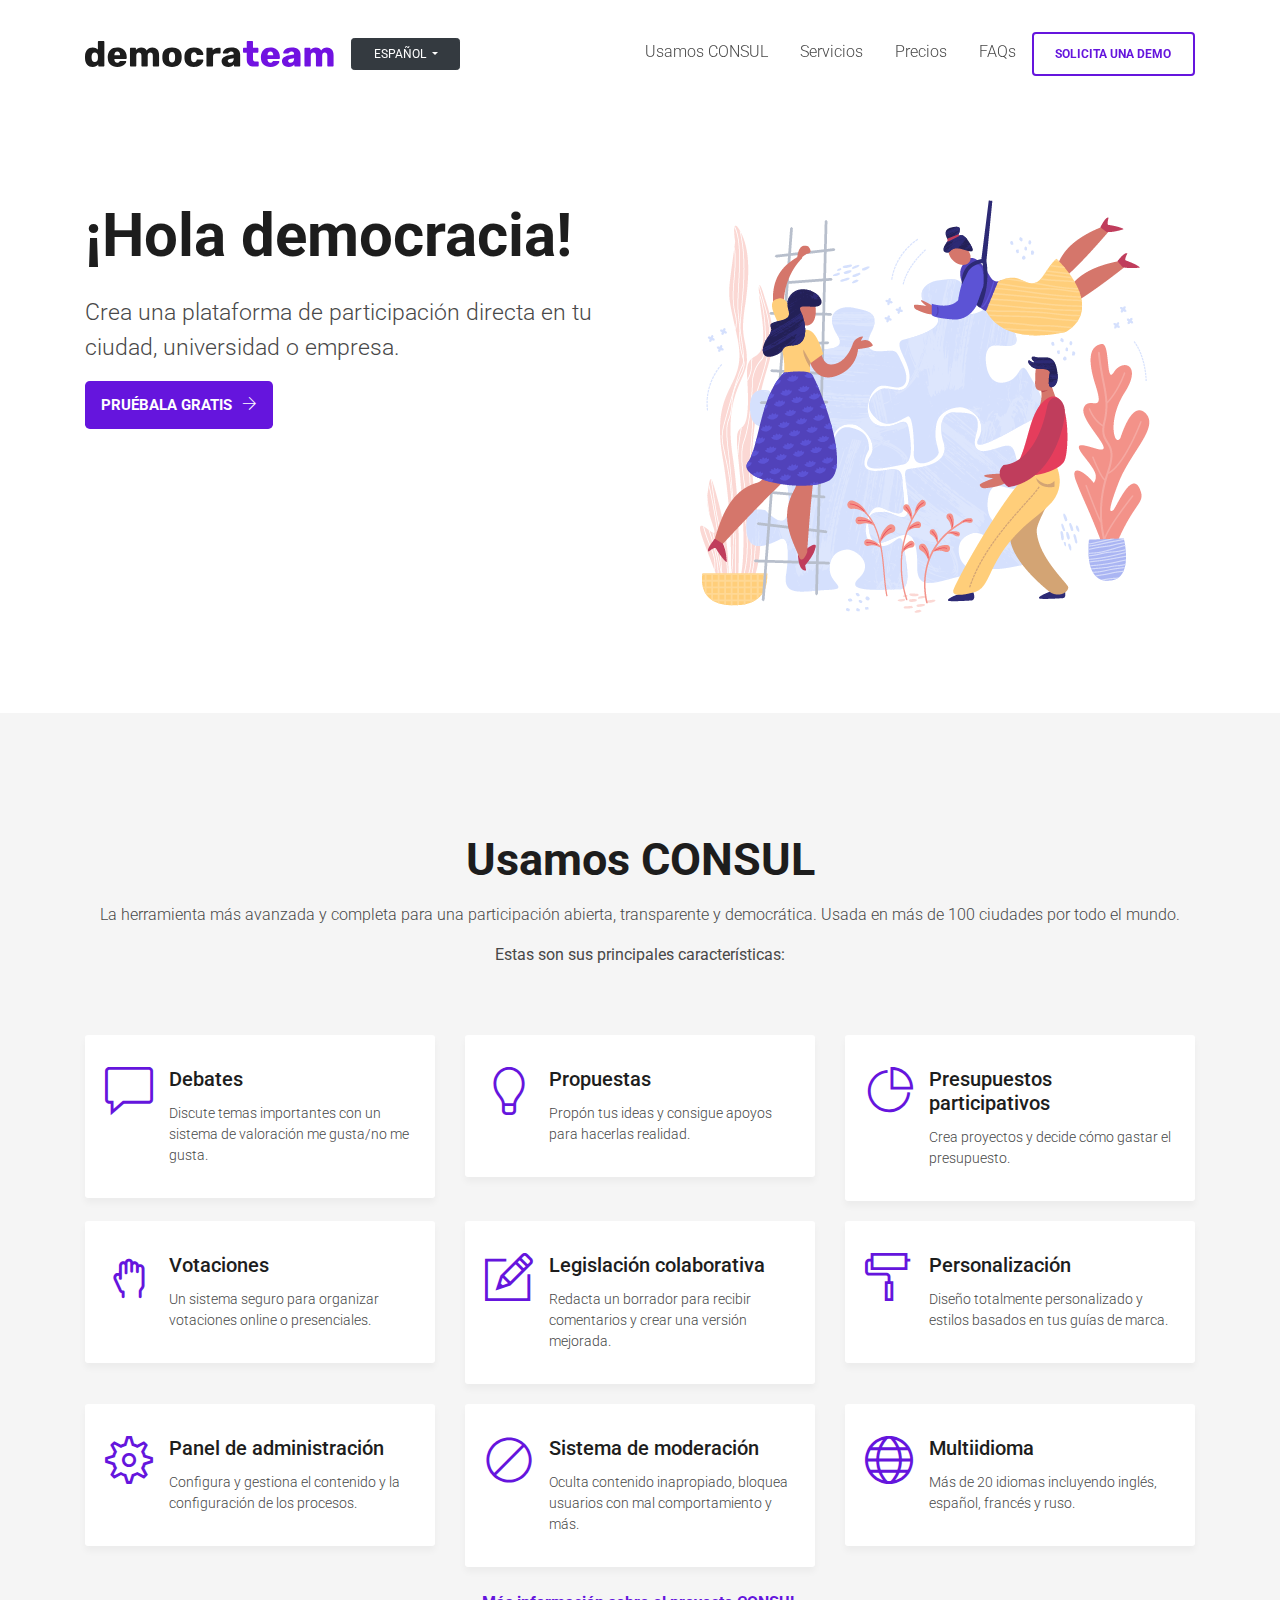
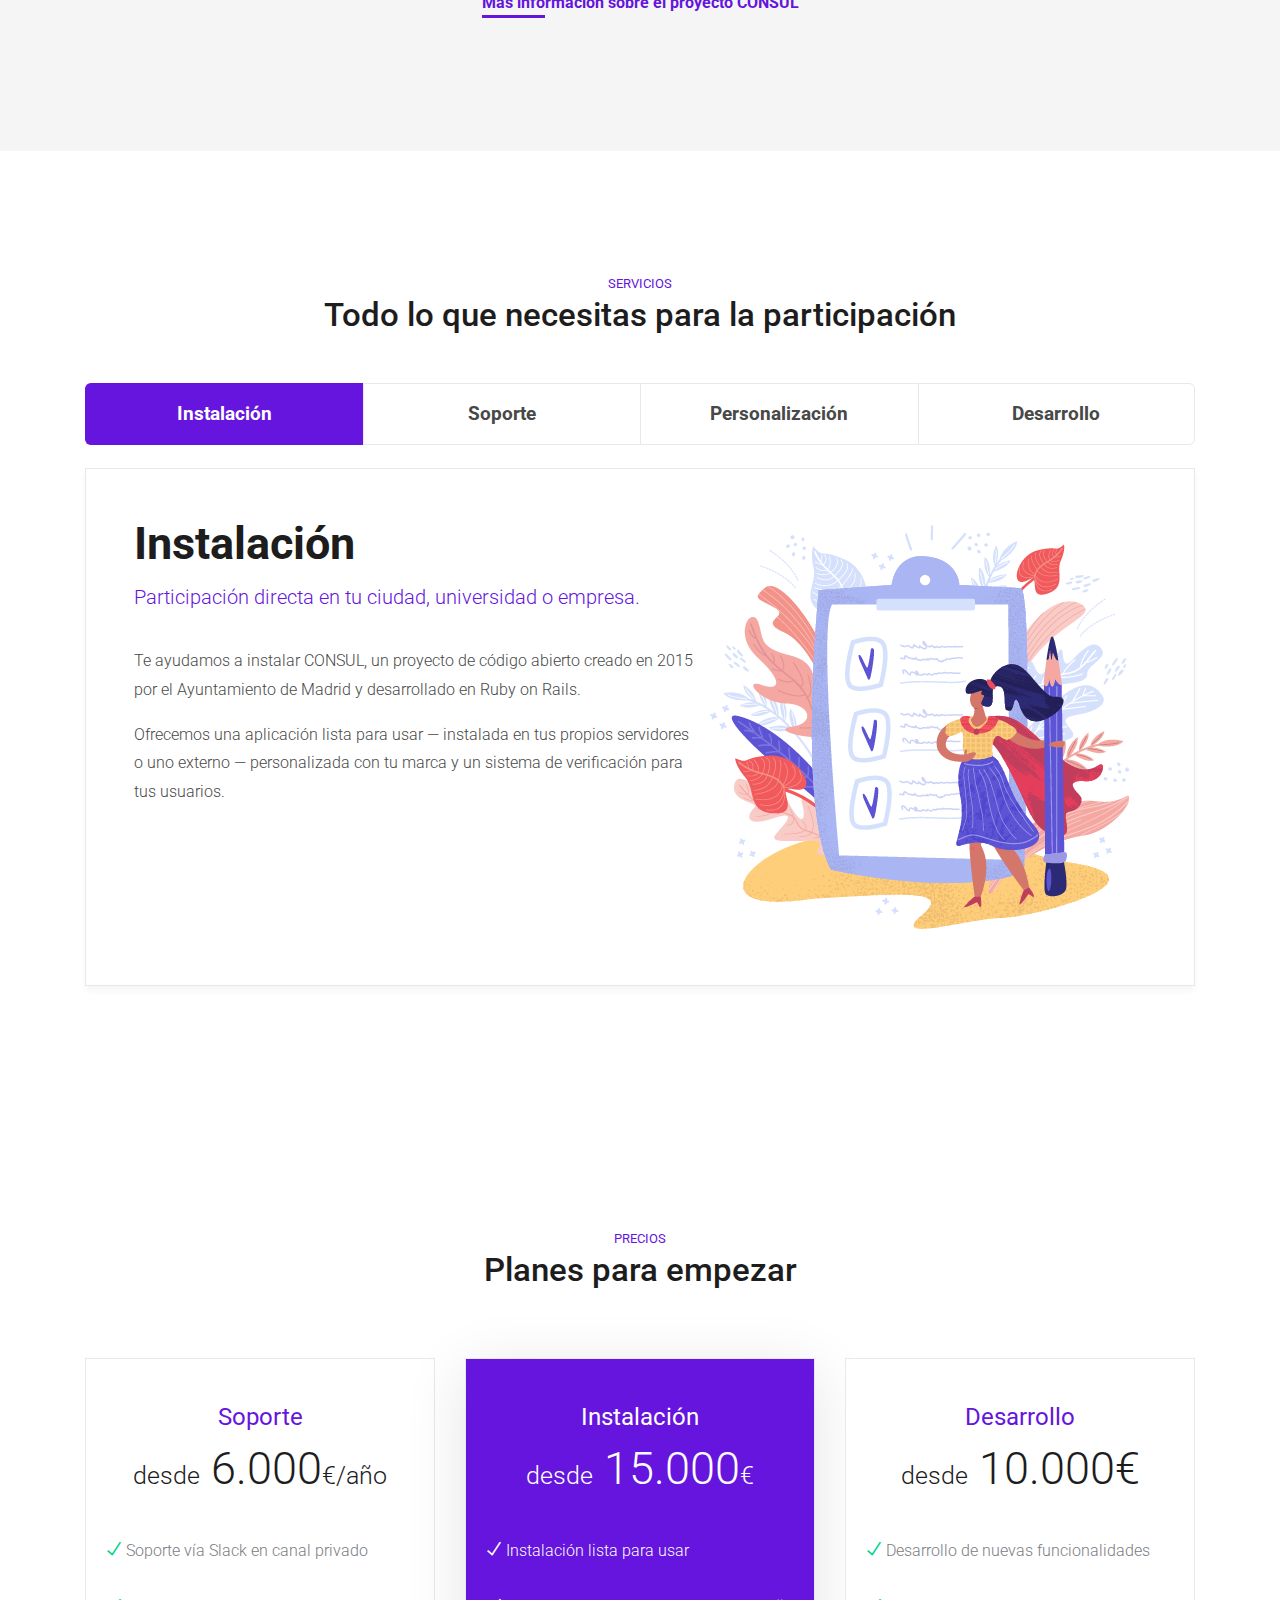
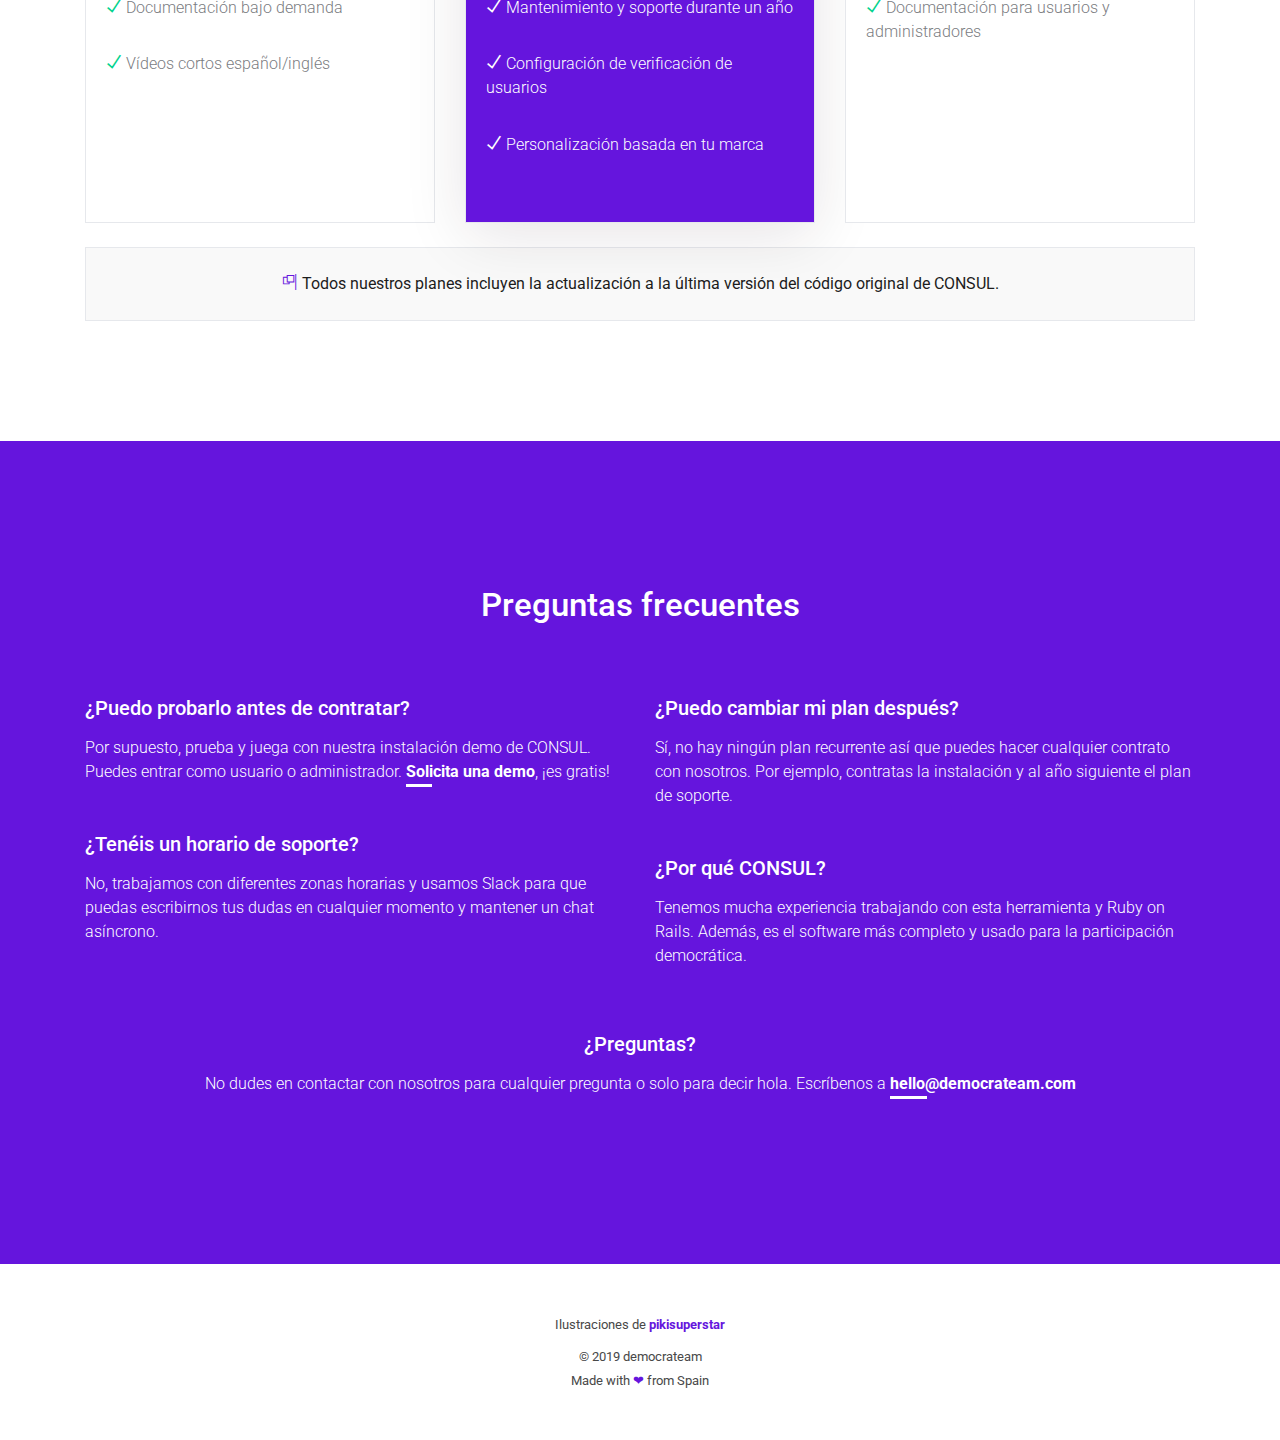
==== es/index.html @ 158bf7d7 "Add spanish translations" ====
<!DOCTYPE html>
<html lang="en">
<head>
  <title>democrateam - ¡Hola democracia!</title>
  <meta charset="utf-8">
  <meta name="viewport"    content="width=device-width, initial-scale=1, shrink-to-fit=no">
  <meta name="description" content="Crea una plataforma de participación directa en tu ciudad, universidad o empresa">
  <meta name="keywords"    content="democracia, plataforma, participación directa, ciudad, organización, consul">

  <link rel="shortcut icon" href="favicon.ico" type="image/x-icon">
  <link rel="icon" href="favicon.ico" type="image/x-icon">

  <link rel="dns-prefetch" href="//fonts.googleapis.com">
  <link href="https://fonts.googleapis.com/css?family=Rubik:300,400,500" rel="stylesheet">
  <link href="https://fonts.googleapis.com/css?family=Roboto:300,400,700&display=swap" rel="stylesheet">

  <link rel="stylesheet" href="../css/bootstrap.min.css">
  <link rel="stylesheet" href="../css/themify-icons.css">
  <link rel="stylesheet" href="../css/style.css">

  <link href="//cdn-images.mailchimp.com/embedcode/classic-10_7.css" rel="stylesheet" type="text/css">
</head>

<body data-spy="scroll" data-target="#navbar" data-offset="30">

  <div class="nav-menu fixed-top">
    <div class="container">
      <div class="row">
        <div class="col-md-12">
          <nav class="navbar navbar-dark navbar-expand-lg">
            <a class="navbar-brand" href="#home">
              <span>democrateam</span>
            </a>

            <div class="dropdown">
              <button class="btn btn-dark btn-sm dropdown-toggle" type="button" id="dropdownMenuLink" data-toggle="dropdown" aria-haspopup="true" aria-expanded="false">
                Español
              </button>

              <div class="dropdown-menu" aria-labelledby="dropdownMenuLink">
                <a class="dropdown-item" href="../index.html">English</a>
              </div>
            </div>

            <button class="navbar-toggler" type="button" data-toggle="collapse" data-target="#navbar"
                    aria-controls="navbar" aria-expanded="false" aria-label="Toggle navigation">
              <span class="navbar-toggler-icon"></span>
            </button>

            <div class="collapse navbar-collapse" id="navbar">
              <ul class="navbar-nav ml-auto">
                <li class="nav-item"><a class="nav-link" href="#consul">Usamos CONSUL</a></li>
                <li class="nav-item"><a class="nav-link" href="#services">Servicios</a></li>
                <li class="nav-item"><a class="nav-link" href="#pricing">Precios</a></li>
                <li class="nav-item"><a class="nav-link" href="#faq">FAQs</a></li>
                <li class="nav-item"><a href="#" class="btn btn-outline-info">Solicita una demo</a></li>
              </ul>
            </div>
          </nav>
        </div>
      </div>
    </div>
  </div>

  <header id="home">
    <div class="container">
      <div class="row">
        <div class="col-12 col-md-6">
          <h1>¡Hola democracia!</h1>
          <p class="tagline">Crea una plataforma de participación directa en tu ciudad, universidad o empresa.</p>
          <a href="#" class="btn btn-info btn-lg">Pruébala gratis <span class="ti-arrow-right"></span></a>
        </div>
        <div class="col-12 col-md-6 text-center">
          <img src="../images/team.png" alt="phone" class="img-fluid">
        </div>
      </div>
    </div>
  </header>

  <div class="section light-bg" id="consul">
    <div class="container">
      <div class="section-title">
        <h2>Usamos CONSUL</h2>
        <p>La herramienta más avanzada y completa para una participación abierta, transparente y democrática. Usada en más de 100 ciudades por todo el mundo.</p>
        <p><strong>Estas son sus principales características:</strong></p>
      </div>

      <div class="row">
        <div class="col-12 col-lg-4">
          <div class="card features">
            <div class="card-body">
              <div class="media">
                <span class="ti-comment ti-3x mr-3"></span>
                <div class="media-body">
                  <h4 class="card-title">Debates</h4>
                  <p class="card-text">Discute temas importantes con un sistema de valoración me gusta/no me gusta.</p>
                </div>
              </div>
            </div>
          </div>
        </div>

        <div class="col-12 col-lg-4">
          <div class="card features">
            <div class="card-body">
              <div class="media">
                <span class="ti-light-bulb ti-3x mr-3"></span>
                <div class="media-body">
                  <h4 class="card-title">Propuestas</h4>
                  <p class="card-text">Propón tus ideas y consigue apoyos para hacerlas realidad.</p>
                </div>
              </div>
            </div>
          </div>
        </div>

        <div class="col-12 col-lg-4">
          <div class="card features">
            <div class="card-body">
              <div class="media">
                <span class="ti-pie-chart ti-3x mr-3"></span>
                <div class="media-body">
                  <h4 class="card-title">Presupuestos participativos</h4>
                  <p class="card-text">Crea proyectos y decide cómo gastar el presupuesto.</p>
                </div>
              </div>
            </div>
          </div>
        </div>
      </div>

      <div class="row">
        <div class="col-12 col-lg-4">
          <div class="card features">
            <div class="card-body">
              <div class="media">
                <span class="ti-hand-drag ti-3x mr-3"></span>
                <div class="media-body">
                  <h4 class="card-title">Votaciones</h4>
                  <p class="card-text">Un sistema seguro para organizar votaciones online o presenciales.</p>
                </div>
              </div>
            </div>
          </div>
        </div>

        <div class="col-12 col-lg-4">
          <div class="card features">
            <div class="card-body">
              <div class="media">
                <span class="ti-pencil-alt ti-3x mr-3"></span>
                <div class="media-body">
                  <h4 class="card-title">Legislación colaborativa</h4>
                  <p class="card-text">Redacta un borrador para recibir comentarios y crear una versión mejorada.</p>
                </div>
              </div>
            </div>
          </div>
        </div>

        <div class="col-12 col-lg-4">
          <div class="card features">
            <div class="card-body">
              <div class="media">
                <span class="ti-paint-roller ti-3x mr-3"></span>
                <div class="media-body">
                  <h4 class="card-title">Personalización</h4>
                  <p class="card-text">Diseño totalmente personalizado y estilos basados en tus guías de marca.</p>
                </div>
              </div>
            </div>
          </div>
        </div>
      </div>

      <div class="row">
        <div class="col-12 col-lg-4">
          <div class="card features">
            <div class="card-body">
              <div class="media">
                <span class="ti-settings ti-3x mr-3"></span>
                <div class="media-body">
                  <h4 class="card-title">Panel de administración</h4>
                  <p class="card-text">Configura y gestiona el contenido y la configuración de los procesos.</p>
                </div>
              </div>
            </div>
          </div>
        </div>

        <div class="col-12 col-lg-4">
          <div class="card features">
            <div class="card-body">
              <div class="media">
                <span class="ti-na ti-3x mr-3"></span>
                <div class="media-body">
                  <h4 class="card-title">Sistema de moderación</h4>
                  <p class="card-text">Oculta contenido inapropiado, bloquea usuarios con mal comportamiento y más.</p>
                </div>
              </div>
            </div>
          </div>
        </div>

        <div class="col-12 col-lg-4">
          <div class="card features">
            <div class="card-body">
              <div class="media">
                <span class="ti-world ti-3x mr-3"></span>
                <div class="media-body">
                  <h4 class="card-title">Multiidioma</h4>
                  <p class="card-text">Más de 20 idiomas incluyendo inglés, español, francés y ruso.</p>
                </div>
              </div>
            </div>
          </div>
        </div>

        <div class="col-12 text-center margin-top">
          <p>
            <a href="https://consulproject.org/es/" rel="no-follow" target="_blank" class="external">
              Más información sobre el proyecto CONSUL
            </a>
          </p>
        </div>
        </div>
      </div>
    </div>
  </div>

  <div class="section" id="services">
    <div class="container">
      <div class="section-title">
        <small>SERVICIOS</small>
        <h3>Todo lo que necesitas para la participación</h3>
      </div>

       <ul class="nav nav-tabs nav-justified" role="tablist">
        <li class="nav-item"><a class="nav-link first active" data-toggle="tab" href="#installation">Instalación</a></li>
        <li class="nav-item"><a class="nav-link" data-toggle="tab" href="#support">Soporte</a></li>
        <li class="nav-item"><a class="nav-link" data-toggle="tab" href="#customization">Personalización</a></li>
        <li class="nav-item"><a class="nav-link last" data-toggle="tab" href="#development">Desarrollo</a></li>
      </ul>

      <div class="tab-content">
        <div class="tab-pane fade show active" id="installation">
          <div class="d-flex flex-column flex-lg-row">
            <div class="mr-lg-3 text">
              <h2>Instalación</h2>
              <p class="lead">Participación directa en tu ciudad, universidad o empresa.</p>
              <p>Te ayudamos a instalar CONSUL, un proyecto de código abierto creado en 2015 por el Ayuntamiento de Madrid y desarrollado en Ruby on Rails.</p>
              <p>Ofrecemos una aplicación lista para usar &mdash; instalada en tus propios servidores o uno externo &mdash; personalizada con tu marca y un sistema de verificación para tus usuarios.</p>
            </div>
            <img src="../images/services_installation.png" alt="" class="img-fluid align-self-start mr-lg-3 mb-3 mb-lg-0">
          </div>
        </div>

        <div class="tab-pane fade" id="support">
          <div class="d-flex flex-column flex-lg-row">
            <div class="mr-lg-3 text">
              <h2>Soporte</h2>
              <p class="lead">Dejános guiarte.</p>
              <p>Ofrecemos soporte vía Slack en un canal privado para resolver todas tus dudas sobre la configuración del software y los valores de configuración de cada funcionalidad. Cuando instalamos tu plataforma te damos acceso a guías de documentación para usuarios y administradores.</p>
              <p>También podemos crear vídeos cortos &mdash; en español e inglés &mdash; explicando cualquier cosa que necesites.</p>
            </div>
            <img src="../images/services_support.png" alt="" class="img-fluid align-self-start mr-lg-3 mb-3 mb-lg-0">
          </div>
        </div>

        <div class="tab-pane fade" id="customization">
          <div class="d-flex flex-column flex-lg-row">
            <div class="mr-lg-3 text">
              <h2>Personalización</h2>
              <p class="lead">Tu marca, tu estilo.</p>
              <p>CONSUL es totalmente personalizable, eso significa que puedes elegir tu logotipo, los colores principales, la tipografía y las imágenes basadas en tus guías de marca.</p>
              <p>Cambia los enlaces del menú de navegación, incluye nuevas secciones, textos personalizados y añade todas las páginas que necesites.</p>
            </div>
            <img src="../images/services_customization.png" alt="" class="img-fluid align-self-start mr-lg-3 mb-3 mb-lg-0">
          </div>
        </div>

        <div class="tab-pane fade" id="development">
          <div class="d-flex flex-column flex-lg-row">
            <div class="mr-lg-3 text">
              <h2>Desarollo</h2>
              <p class="lead">¿Nuevas funcionalidades? Sin problema, las desarrollamos para ti.</p>
              <p>Quizás necesites una nueva sección o tipo de proceso o quieres cambiar el comportamiento de uno que ya existe, podemos ayudarte a desarrollar funcionalidades a medida.</p>
              <p>Una de las ventajas de utilizar código libre es que es fácil personalizar las funcionalidades existentes o añadir nuevas.</p>
            </div>
            <img src="../images/services_development.png" alt="" class="img-fluid align-self-start mr-lg-3 mb-3 mb-lg-0">
          </div>
        </div>
      </div>
    </div>
  </div>

  <div class="section" id="pricing">
    <div class="container">
      <div class="section-title">
        <small>PRECIOS</small>
        <h3>Planes para empezar</h3>
      </div>

      <div class="card-deck">
        <div class="card pricing">
          <div class="card-head">
            <span class="pricing-title">Soporte</span>
            <span class="price"><sub>desde</sub> 6.000<sub>€/año</sub></span>
          </div>

          <ul class="list-group list-group-flush">
            <div class="list-group-item"><span class="ti-check"></span> Soporte vía Slack en canal privado</div>
            <div class="list-group-item"><span class="ti-check"></span> Documentación bajo demanda</div>
            <div class="list-group-item"><span class="ti-check"></span> Vídeos cortos español/inglés</div>
          </ul>
        </div>

        <div class="card pricing popular">
          <div class="card-head">
            <span class="pricing-title">Instalación</span>
            <span class="price"><sub>desde</sub> 15.000<sub>€</sub></span>
          </div>

          <ul class="list-group list-group-flush">
            <div class="list-group-item"><span class="ti-check"></span> Instalación lista para usar</div>
            <div class="list-group-item"><span class="ti-check"></span> Mantenimiento y soporte durante un año</div>
            <div class="list-group-item"><span class="ti-check"></span> Configuración de verificación de usuarios</div>
            <div class="list-group-item"><span class="ti-check"></span> Personalización basada en tu marca</div>
          </ul>
        </div>

        <div class="card pricing">
          <div class="card-head">
            <span class="pricing-title">Desarrollo</span>
            <span class="price"><sub>desde</sub> 10.000€</span>
          </div>

          <ul class="list-group list-group-flush">
            <div class="list-group-item"><span class="ti-check"></span> Desarrollo de nuevas funcionalidades</div>
            <div class="list-group-item"><span class="ti-check"></span> Documentación para usuarios y administradores</div>
          </ul>
        </div>
      </div>

      <div class="pricing-notes text-center">
        <span class="ti-flag-alt-2"></span> Todos nuestros planes incluyen la actualización a la última versión del código original de CONSUL.
      </div>
    </div>
  </div>

  <div class="section highlight" id="faq">
    <div class="container">
      <div class="section-title">
        <small>FAQs</small>
        <h3>Preguntas frecuentes</h3>
      </div>

      <div class="row pt-4">
        <div class="col-md-6">
          <h4 class="mb-3">¿Puedo probarlo antes de contratar?</h4>
          <p class="light-font mb-5">Por supuesto, prueba y juega con nuestra instalación demo de CONSUL. Puedes entrar como usuario o administrador. <a class="faq" href="#">Solicita una demo</a>, ¡es gratis!</p>

          <h4 class="mb-3">¿Tenéis un horario de soporte?</h4>
          <p class="light-font mb-5">No, trabajamos con diferentes zonas horarias y usamos Slack para que puedas escribirnos tus dudas en cualquier momento y mantener un chat asíncrono.</p>
        </div>
        <div class="col-md-6">
          <h4 class="mb-3">¿Puedo cambiar mi plan después?</h4>
          <p class="light-font mb-5">Sí, no hay ningún plan recurrente así que puedes hacer cualquier contrato con nosotros. Por ejemplo, contratas la instalación y al año siguiente el plan de soporte.</p>

          <h4 class="mb-3">¿Por qué CONSUL?</h4>
          <p class="light-font mb-5">Tenemos mucha experiencia trabajando con esta herramienta y Ruby on Rails. Además, es el software más completo y usado para la participación democrática.</p>
        </div>

        <div class="col-md-12 text-center mt-3">
          <h4 class="mb-3">¿Preguntas?</h4>
          <p class="light-font mb-5">No dudes en contactar con nosotros para cualquier pregunta o solo para decir hola. Escríbenos a <a class="faq" href="mailto:hello@democrateam.com">hello@democrateam.com</a></p>
        </div>
      </div>
    </div>
  </div>

  <footer class="my-5 text-center">
    <p class="mb-2"><small>Ilustraciones de <a href="https://www.freepik.com/pikisuperstar" target="_blank" rel="no-follow">pikisuperstar</a></small></p>
    <p><small>© 2019 democrateam<br>Made with <span class="love">❤</span> from Spain</small></p>
  </footer>

  <script src="../js/jquery-3.2.1.min.js"></script>
  <script src="../js/bootstrap.bundle.min.js"></script>
  <script src="../js/script.js"></script>
</body>
</html>
---- css/themify-icons.css ----
@font-face {
 font-family: 'themify';
 src: url('../fonts/themify.eot');
 src: url('../fonts/themify.eot?#iefix') format('embedded-opentype'),
      url('../fonts/themify.woff') format('woff'),
      url('../fonts/themify.ttf') format('truetype'),
      url('../fonts/themify.svg') format('svg');
 font-weight: normal;
 font-style: normal;
}

[class^="ti-"],
[class*=" ti-"] {
  font-family: 'themify';
  speak: none;
  font-style: normal;
  font-weight: normal;
  font-variant: normal;
  text-transform: none;
  line-height: 1;
  -webkit-font-smoothing: antialiased;
  -moz-osx-font-smoothing: grayscale;
}

.ti-wand:before {
  content: "\e600";
}

.ti-volume:before {
  content: "\e601";
}

.ti-user:before {
  content: "\e602";
}

.ti-unlock:before {
  content: "\e603";
}

.ti-unlink:before {
  content: "\e604";
}

.ti-trash:before {
  content: "\e605";
}

.ti-thought:before {
  content: "\e606";
}

.ti-target:before {
  content: "\e607";
}

.ti-tag:before {
  content: "\e608";
}

.ti-tablet:before {
  content: "\e609";
}

.ti-star:before {
  content: "\e60a";
}

.ti-spray:before {
  content: "\e60b";
}

.ti-signal:before {
  content: "\e60c";
}

.ti-shopping-cart:before {
  content: "\e60d";
}

.ti-shopping-cart-full:before {
  content: "\e60e";
}

.ti-settings:before {
  content: "\e60f";
}

.ti-search:before {
  content: "\e610";
}

.ti-zoom-in:before {
  content: "\e611";
}

.ti-zoom-out:before {
  content: "\e612";
}

.ti-cut:before {
  content: "\e613";
}

.ti-ruler:before {
  content: "\e614";
}

.ti-ruler-pencil:before {
  content: "\e615";
}

.ti-ruler-alt:before {
  content: "\e616";
}

.ti-bookmark:before {
  content: "\e617";
}

.ti-bookmark-alt:before {
  content: "\e618";
}

.ti-reload:before {
  content: "\e619";
}

.ti-plus:before {
  content: "\e61a";
}

.ti-pin:before {
  content: "\e61b";
}

.ti-pencil:before {
  content: "\e61c";
}

.ti-pencil-alt:before {
  content: "\e61d";
}

.ti-paint-roller:before {
  content: "\e61e";
}

.ti-paint-bucket:before {
  content: "\e61f";
}

.ti-na:before {
  content: "\e620";
}

.ti-mobile:before {
  content: "\e621";
}

.ti-minus:before {
  content: "\e622";
}

.ti-medall:before {
  content: "\e623";
}

.ti-medall-alt:before {
  content: "\e624";
}

.ti-marker:before {
  content: "\e625";
}

.ti-marker-alt:before {
  content: "\e626";
}

.ti-arrow-up:before {
  content: "\e627";
}

.ti-arrow-right:before {
  content: "\e628";
}

.ti-arrow-left:before {
  content: "\e629";
}

.ti-arrow-down:before {
  content: "\e62a";
}

.ti-lock:before {
  content: "\e62b";
}

.ti-location-arrow:before {
  content: "\e62c";
}

.ti-link:before {
  content: "\e62d";
}

.ti-layout:before {
  content: "\e62e";
}

.ti-layers:before {
  content: "\e62f";
}

.ti-layers-alt:before {
  content: "\e630";
}

.ti-key:before {
  content: "\e631";
}

.ti-import:before {
  content: "\e632";
}

.ti-image:before {
  content: "\e633";
}

.ti-heart:before {
  content: "\e634";
}

.ti-heart-broken:before {
  content: "\e635";
}

.ti-hand-stop:before {
  content: "\e636";
}

.ti-hand-open:before {
  content: "\e637";
}

.ti-hand-drag:before {
  content: "\e638";
}

.ti-folder:before {
  content: "\e639";
}

.ti-flag:before {
  content: "\e63a";
}

.ti-flag-alt:before {
  content: "\e63b";
}

.ti-flag-alt-2:before {
  content: "\e63c";
}

.ti-eye:before {
  content: "\e63d";
}

.ti-export:before {
  content: "\e63e";
}

.ti-exchange-vertical:before {
  content: "\e63f";
}

.ti-desktop:before {
  content: "\e640";
}

.ti-cup:before {
  content: "\e641";
}

.ti-crown:before {
  content: "\e642";
}

.ti-comments:before {
  content: "\e643";
}

.ti-comment:before {
  content: "\e644";
}

.ti-comment-alt:before {
  content: "\e645";
}

.ti-close:before {
  content: "\e646";
}

.ti-clip:before {
  content: "\e647";
}

.ti-angle-up:before {
  content: "\e648";
}

.ti-angle-right:before {
  content: "\e649";
}

.ti-angle-left:before {
  content: "\e64a";
}

.ti-angle-down:before {
  content: "\e64b";
}

.ti-check:before {
  content: "\e64c";
}

.ti-check-box:before {
  content: "\e64d";
}

.ti-camera:before {
  content: "\e64e";
}

.ti-announcement:before {
  content: "\e64f";
}

.ti-brush:before {
  content: "\e650";
}

.ti-briefcase:before {
  content: "\e651";
}

.ti-bolt:before {
  content: "\e652";
}

.ti-bolt-alt:before {
  content: "\e653";
}

.ti-blackboard:before {
  content: "\e654";
}

.ti-bag:before {
  content: "\e655";
}

.ti-move:before {
  content: "\e656";
}

.ti-arrows-vertical:before {
  content: "\e657";
}

.ti-arrows-horizontal:before {
  content: "\e658";
}

.ti-fullscreen:before {
  content: "\e659";
}

.ti-arrow-top-right:before {
  content: "\e65a";
}

.ti-arrow-top-left:before {
  content: "\e65b";
}

.ti-arrow-circle-up:before {
  content: "\e65c";
}

.ti-arrow-circle-right:before {
  content: "\e65d";
}

.ti-arrow-circle-left:before {
  content: "\e65e";
}

.ti-arrow-circle-down:before {
  content: "\e65f";
}

.ti-angle-double-up:before {
  content: "\e660";
}

.ti-angle-double-right:before {
  content: "\e661";
}

.ti-angle-double-left:before {
  content: "\e662";
}

.ti-angle-double-down:before {
  content: "\e663";
}

.ti-zip:before {
  content: "\e664";
}

.ti-world:before {
  content: "\e665";
}

.ti-wheelchair:before {
  content: "\e666";
}

.ti-view-list:before {
  content: "\e667";
}

.ti-view-list-alt:before {
  content: "\e668";
}

.ti-view-grid:before {
  content: "\e669";
}

.ti-uppercase:before {
  content: "\e66a";
}

.ti-upload:before {
  content: "\e66b";
}

.ti-underline:before {
  content: "\e66c";
}

.ti-truck:before {
  content: "\e66d";
}

.ti-timer:before {
  content: "\e66e";
}

.ti-ticket:before {
  content: "\e66f";
}

.ti-thumb-up:before {
  content: "\e670";
}

.ti-thumb-down:before {
  content: "\e671";
}

.ti-text:before {
  content: "\e672";
}

.ti-stats-up:before {
  content: "\e673";
}

.ti-stats-down:before {
  content: "\e674";
}

.ti-split-v:before {
  content: "\e675";
}

.ti-split-h:before {
  content: "\e676";
}

.ti-smallcap:before {
  content: "\e677";
}

.ti-shine:before {
  content: "\e678";
}

.ti-shift-right:before {
  content: "\e679";
}

.ti-shift-left:before {
  content: "\e67a";
}

.ti-shield:before {
  content: "\e67b";
}

.ti-notepad:before {
  content: "\e67c";
}

.ti-server:before {
  content: "\e67d";
}

.ti-quote-right:before {
  content: "\e67e";
}

.ti-quote-left:before {
  content: "\e67f";
}

.ti-pulse:before {
  content: "\e680";
}

.ti-printer:before {
  content: "\e681";
}

.ti-power-off:before {
  content: "\e682";
}

.ti-plug:before {
  content: "\e683";
}

.ti-pie-chart:before {
  content: "\e684";
}

.ti-paragraph:before {
  content: "\e685";
}

.ti-panel:before {
  content: "\e686";
}

.ti-package:before {
  content: "\e687";
}

.ti-music:before {
  content: "\e688";
}

.ti-music-alt:before {
  content: "\e689";
}

.ti-mouse:before {
  content: "\e68a";
}

.ti-mouse-alt:before {
  content: "\e68b";
}

.ti-money:before {
  content: "\e68c";
}

.ti-microphone:before {
  content: "\e68d";
}

.ti-menu:before {
  content: "\e68e";
}

.ti-menu-alt:before {
  content: "\e68f";
}

.ti-map:before {
  content: "\e690";
}

.ti-map-alt:before {
  content: "\e691";
}

.ti-loop:before {
  content: "\e692";
}

.ti-location-pin:before {
  content: "\e693";
}

.ti-list:before {
  content: "\e694";
}

.ti-light-bulb:before {
  content: "\e695";
}

.ti-Italic:before {
  content: "\e696";
}

.ti-info:before {
  content: "\e697";
}

.ti-infinite:before {
  content: "\e698";
}

.ti-id-badge:before {
  content: "\e699";
}

.ti-hummer:before {
  content: "\e69a";
}

.ti-home:before {
  content: "\e69b";
}

.ti-help:before {
  content: "\e69c";
}

.ti-headphone:before {
  content: "\e69d";
}

.ti-harddrives:before {
  content: "\e69e";
}

.ti-harddrive:before {
  content: "\e69f";
}

.ti-gift:before {
  content: "\e6a0";
}

.ti-game:before {
  content: "\e6a1";
}

.ti-filter:before {
  content: "\e6a2";
}

.ti-files:before {
  content: "\e6a3";
}

.ti-file:before {
  content: "\e6a4";
}

.ti-eraser:before {
  content: "\e6a5";
}

.ti-envelope:before {
  content: "\e6a6";
}

.ti-download:before {
  content: "\e6a7";
}

.ti-direction:before {
  content: "\e6a8";
}

.ti-direction-alt:before {
  content: "\e6a9";
}

.ti-dashboard:before {
  content: "\e6aa";
}

.ti-control-stop:before {
  content: "\e6ab";
}

.ti-control-shuffle:before {
  content: "\e6ac";
}

.ti-control-play:before {
  content: "\e6ad";
}

.ti-control-pause:before {
  content: "\e6ae";
}

.ti-control-forward:before {
  content: "\e6af";
}

.ti-control-backward:before {
  content: "\e6b0";
}

.ti-cloud:before {
  content: "\e6b1";
}

.ti-cloud-up:before {
  content: "\e6b2";
}

.ti-cloud-down:before {
  content: "\e6b3";
}

.ti-clipboard:before {
  content: "\e6b4";
}

.ti-car:before {
  content: "\e6b5";
}

.ti-calendar:before {
  content: "\e6b6";
}

.ti-book:before {
  content: "\e6b7";
}

.ti-bell:before {
  content: "\e6b8";
}

.ti-basketball:before {
  content: "\e6b9";
}

.ti-bar-chart:before {
  content: "\e6ba";
}

.ti-bar-chart-alt:before {
  content: "\e6bb";
}

.ti-back-right:before {
  content: "\e6bc";
}

.ti-back-left:before {
  content: "\e6bd";
}

.ti-arrows-corner:before {
  content: "\e6be";
}

.ti-archive:before {
  content: "\e6bf";
}

.ti-anchor:before {
  content: "\e6c0";
}

.ti-align-right:before {
  content: "\e6c1";
}

.ti-align-left:before {
  content: "\e6c2";
}

.ti-align-justify:before {
  content: "\e6c3";
}

.ti-align-center:before {
  content: "\e6c4";
}

.ti-alert:before {
  content: "\e6c5";
}

.ti-alarm-clock:before {
  content: "\e6c6";
}

.ti-agenda:before {
  content: "\e6c7";
}

.ti-write:before {
  content: "\e6c8";
}

.ti-window:before {
  content: "\e6c9";
}

.ti-widgetized:before {
  content: "\e6ca";
}

.ti-widget:before {
  content: "\e6cb";
}

.ti-widget-alt:before {
  content: "\e6cc";
}

.ti-wallet:before {
  content: "\e6cd";
}

.ti-video-clapper:before {
  content: "\e6ce";
}

.ti-video-camera:before {
  content: "\e6cf";
}

.ti-vector:before {
  content: "\e6d0";
}

.ti-themify-logo:before {
  content: "\e6d1";
}

.ti-themify-favicon:before {
  content: "\e6d2";
}

.ti-themify-favicon-alt:before {
  content: "\e6d3";
}

.ti-support:before {
  content: "\e6d4";
}

.ti-stamp:before {
  content: "\e6d5";
}

.ti-split-v-alt:before {
  content: "\e6d6";
}

.ti-slice:before {
  content: "\e6d7";
}

.ti-shortcode:before {
  content: "\e6d8";
}

.ti-shift-right-alt:before {
  content: "\e6d9";
}

.ti-shift-left-alt:before {
  content: "\e6da";
}

.ti-ruler-alt-2:before {
  content: "\e6db";
}

.ti-receipt:before {
  content: "\e6dc";
}

.ti-pin2:before {
  content: "\e6dd";
}

.ti-pin-alt:before {
  content: "\e6de";
}

.ti-pencil-alt2:before {
  content: "\e6df";
}

.ti-palette:before {
  content: "\e6e0";
}

.ti-more:before {
  content: "\e6e1";
}

.ti-more-alt:before {
  content: "\e6e2";
}

.ti-microphone-alt:before {
  content: "\e6e3";
}

.ti-magnet:before {
  content: "\e6e4";
}

.ti-line-double:before {
  content: "\e6e5";
}

.ti-line-dotted:before {
  content: "\e6e6";
}

.ti-line-dashed:before {
  content: "\e6e7";
}

.ti-layout-width-full:before {
  content: "\e6e8";
}

.ti-layout-width-default:before {
  content: "\e6e9";
}

.ti-layout-width-default-alt:before {
  content: "\e6ea";
}

.ti-layout-tab:before {
  content: "\e6eb";
}

.ti-layout-tab-window:before {
  content: "\e6ec";
}

.ti-layout-tab-v:before {
  content: "\e6ed";
}

.ti-layout-tab-min:before {
  content: "\e6ee";
}

.ti-layout-slider:before {
  content: "\e6ef";
}

.ti-layout-slider-alt:before {
  content: "\e6f0";
}

.ti-layout-sidebar-right:before {
  content: "\e6f1";
}

.ti-layout-sidebar-none:before {
  content: "\e6f2";
}

.ti-layout-sidebar-left:before {
  content: "\e6f3";
}

.ti-layout-placeholder:before {
  content: "\e6f4";
}

.ti-layout-menu:before {
  content: "\e6f5";
}

.ti-layout-menu-v:before {
  content: "\e6f6";
}

.ti-layout-menu-separated:before {
  content: "\e6f7";
}

.ti-layout-menu-full:before {
  content: "\e6f8";
}

.ti-layout-media-right-alt:before {
  content: "\e6f9";
}

.ti-layout-media-right:before {
  content: "\e6fa";
}

.ti-layout-media-overlay:before {
  content: "\e6fb";
}

.ti-layout-media-overlay-alt:before {
  content: "\e6fc";
}

.ti-layout-media-overlay-alt-2:before {
  content: "\e6fd";
}

.ti-layout-media-left-alt:before {
  content: "\e6fe";
}

.ti-layout-media-left:before {
  content: "\e6ff";
}

.ti-layout-media-center-alt:before {
  content: "\e700";
}

.ti-layout-media-center:before {
  content: "\e701";
}

.ti-layout-list-thumb:before {
  content: "\e702";
}

.ti-layout-list-thumb-alt:before {
  content: "\e703";
}

.ti-layout-list-post:before {
  content: "\e704";
}

.ti-layout-list-large-image:before {
  content: "\e705";
}

.ti-layout-line-solid:before {
  content: "\e706";
}

.ti-layout-grid4:before {
  content: "\e707";
}

.ti-layout-grid3:before {
  content: "\e708";
}

.ti-layout-grid2:before {
  content: "\e709";
}

.ti-layout-grid2-thumb:before {
  content: "\e70a";
}

.ti-layout-cta-right:before {
  content: "\e70b";
}

.ti-layout-cta-left:before {
  content: "\e70c";
}

.ti-layout-cta-center:before {
  content: "\e70d";
}

.ti-layout-cta-btn-right:before {
  content: "\e70e";
}

.ti-layout-cta-btn-left:before {
  content: "\e70f";
}

.ti-layout-column4:before {
  content: "\e710";
}

.ti-layout-column3:before {
  content: "\e711";
}

.ti-layout-column2:before {
  content: "\e712";
}

.ti-layout-accordion-separated:before {
  content: "\e713";
}

.ti-layout-accordion-merged:before {
  content: "\e714";
}

.ti-layout-accordion-list:before {
  content: "\e715";
}

.ti-ink-pen:before {
  content: "\e716";
}

.ti-info-alt:before {
  content: "\e717";
}

.ti-help-alt:before {
  content: "\e718";
}

.ti-headphone-alt:before {
  content: "\e719";
}

.ti-hand-point-up:before {
  content: "\e71a";
}

.ti-hand-point-right:before {
  content: "\e71b";
}

.ti-hand-point-left:before {
  content: "\e71c";
}

.ti-hand-point-down:before {
  content: "\e71d";
}

.ti-gallery:before {
  content: "\e71e";
}

.ti-face-smile:before {
  content: "\e71f";
}

.ti-face-sad:before {
  content: "\e720";
}

.ti-credit-card:before {
  content: "\e721";
}

.ti-control-skip-forward:before {
  content: "\e722";
}

.ti-control-skip-backward:before {
  content: "\e723";
}

.ti-control-record:before {
  content: "\e724";
}

.ti-control-eject:before {
  content: "\e725";
}

.ti-comments-smiley:before {
  content: "\e726";
}

.ti-brush-alt:before {
  content: "\e727";
}

.ti-youtube:before {
  content: "\e728";
}

.ti-vimeo:before {
  content: "\e729";
}

.ti-twitter:before {
  content: "\e72a";
}

.ti-time:before {
  content: "\e72b";
}

.ti-tumblr:before {
  content: "\e72c";
}

.ti-skype:before {
  content: "\e72d";
}

.ti-share:before {
  content: "\e72e";
}

.ti-share-alt:before {
  content: "\e72f";
}

.ti-rocket:before {
  content: "\e730";
}

.ti-pinterest:before {
  content: "\e731";
}

.ti-new-window:before {
  content: "\e732";
}

.ti-microsoft:before {
  content: "\e733";
}

.ti-list-ol:before {
  content: "\e734";
}

.ti-linkedin:before {
  content: "\e735";
}

.ti-layout-sidebar-2:before {
  content: "\e736";
}

.ti-layout-grid4-alt:before {
  content: "\e737";
}

.ti-layout-grid3-alt:before {
  content: "\e738";
}

.ti-layout-grid2-alt:before {
  content: "\e739";
}

.ti-layout-column4-alt:before {
  content: "\e73a";
}

.ti-layout-column3-alt:before {
  content: "\e73b";
}

.ti-layout-column2-alt:before {
  content: "\e73c";
}

.ti-instagram:before {
  content: "\e73d";
}

.ti-google:before {
  content: "\e73e";
}

.ti-github:before {
  content: "\e73f";
}

.ti-flickr:before {
  content: "\e740";
}

.ti-facebook:before {
  content: "\e741";
}

.ti-dropbox:before {
  content: "\e742";
}

.ti-dribbble:before {
  content: "\e743";
}

.ti-apple:before {
  content: "\e744";
}

.ti-android:before {
  content: "\e745";
}

.ti-save:before {
  content: "\e746";
}

.ti-save-alt:before {
  content: "\e747";
}

.ti-yahoo:before {
  content: "\e748";
}

.ti-wordpress:before {
  content: "\e749";
}

.ti-vimeo-alt:before {
  content: "\e74a";
}

.ti-twitter-alt:before {
  content: "\e74b";
}

.ti-tumblr-alt:before {
  content: "\e74c";
}

.ti-trello:before {
  content: "\e74d";
}

.ti-stack-overflow:before {
  content: "\e74e";
}

.ti-soundcloud:before {
  content: "\e74f";
}

.ti-sharethis:before {
  content: "\e750";
}

.ti-sharethis-alt:before {
  content: "\e751";
}

.ti-reddit:before {
  content: "\e752";
}

.ti-pinterest-alt:before {
  content: "\e753";
}

.ti-microsoft-alt:before {
  content: "\e754";
}

.ti-linux:before {
  content: "\e755";
}

.ti-jsfiddle:before {
  content: "\e756";
}

.ti-joomla:before {
  content: "\e757";
}

.ti-html5:before {
  content: "\e758";
}

.ti-flickr-alt:before {
  content: "\e759";
}

.ti-email:before {
  content: "\e75a";
}

.ti-drupal:before {
  content: "\e75b";
}

.ti-dropbox-alt:before {
  content: "\e75c";
}

.ti-css3:before {
  content: "\e75d";
}

.ti-rss:before {
  content: "\e75e";
}

.ti-rss-alt:before {
  content: "\e75f";
}

.ti-lg {
  font-size: 1.33333333em;
  line-height: 0.75em;
  vertical-align: -15%;
}

.ti-2x {
  font-size: 2em;
}

.ti-3x {
  font-size: 3em;
}

.ti-4x {
  font-size: 4em;
}

.ti-5x {
  font-size: 5em;
}
---- css/style.css ----
[class^="ti-"],[class*=" ti-"],.love{color:#6515dd}@media (max-width: 767px){h1{font-size:40px}h2{font-size:30px}}body{color:#1d1d1d;font-family:"Roboto", sans-serif;position:relative}a{color:#6515dd;font-weight:bold;position:relative;text-decoration:none}a.external:after,a.faq:after{bottom:-6px;content:"";left:0;position:absolute;transition:all 0.3s ease;width:20%}a.external:after{border-bottom:3px solid #6515dd}a.faq:after{border-bottom:3px solid #fff}a:hover,a:focus{color:#5011ae;text-decoration:none}a:hover.external:after,a:hover.faq:after,a:focus.external:after,a:focus.faq:after{width:100%}a:hover.external:after,a:focus.external:after{border-color:#5011ae}h1,h2{font-weight:bold}h1{font-size:60px;margin-bottom:1.5rem}h2{font-size:45px;margin-bottom:1rem}h3{font-size:33px;font-weight:500}h4{font-size:20px;font-weight:500}h5{font-size:28px;font-weight:300;color:#633991;margin-bottom:0.7rem}p{color:#484848;font-weight:300}p.lead{color:#6515dd;margin-bottom:2rem}.text-primary{color:#6515dd}.light-font{font-weight:300}.btn{font-size:12px;font-weight:400;text-transform:uppercase;padding:0.375rem 1.35rem;transition:all 0.3s ease}.btn-info{background:#6515dd;border:0;color:#fff !important;font-weight:bold}.btn-info:hover{background:#5011ae}.btn-info:hover .ti-arrow-right{padding-left:12px}.btn-info .ti-arrow-right{color:#fff !important;padding-left:6px;transition:padding-left 0.25s}.btn-outline-light:hover{color:#d6619c}.btn-primary{background:#008489;border-radius:3px;box-shadow:0px 9px 32px 0px rgba(0,0,0,0.2);font-weight:500;padding:0.6rem 2rem;border:0}.btn-primary:hover,.btn-primary:focus,.btn-primary:active,.btn-primary:not([disabled]):not(.disabled).active,.btn-primary:not([disabled]):not(.disabled):active,.show>.btn-primary.dropdown-toggle{background:#00b6bd;box-shadow:0px 9px 32px 0px rgba(0,0,0,0.3);color:#FFF}.btn-light{border-radius:3px;background:#FFF;box-shadow:0px 9px 32px 0px rgba(0,0,0,0.26);font-size:14px;font-weight:500;color:#633991;margin:0.5rem;padding:0.7rem 1.6rem;line-height:1.8}.btn-group-lg>.btn,.btn-lg{padding:0.8rem 1rem;font-size:15px}.light-bg{background-color:#f5f5f5}.section{padding:120px 0}.margin-top{margin-top:24px}.highlight{background:#6515dd;color:#fff !important;padding:120px 0}.highlight small,.highlight a{color:#fff}.highlight p{color:#fff !important}.section-title{text-align:center;margin-bottom:3rem}.section-title small{color:#6515dd}.navbar-brand{background-image:url("../images/democrateam.svg");background-repeat:no-repeat;height:27px;width:250px;background-position:center left;display:inline-block}.navbar-brand span{border:0;clip:rect(0 0 0 0);height:1px;margin:-1px;overflow:hidden;padding:0;position:absolute;width:1px}.nav-menu{padding:1rem 0;transition:all 0.3s ease}.nav-menu.is-scrolling{padding:0}.nav-menu.is-scrolling,.nav-menu.menu-is-open{background:#fff;box-shadow:0 5px 12px 0 rgba(0,0,0,0.1)}.navbar-nav .nav-link{position:relative}.navbar-nav .btn{border:2px solid #6515dd;color:#6515dd;font-weight:bold;line-height:40px;padding-bottom:0;padding-top:0;transition:background 0.5s}.navbar-nav .btn:hover{background:#5011ae;color:#fff}@media (min-width: 992px){.navbar-expand-lg .navbar-nav .nav-link{padding-right:1rem;padding-left:1rem;font-size:16px}.navbar-nav>.nav-item>.nav-link.active:after{content:"";border-bottom:2px solid #6515dd;left:1rem;right:1rem;bottom:5px;height:1px;position:absolute}}@media (max-width: 991px){.navbar-nav.is-scrolling{padding-bottom:1rem}.navbar-nav.nav-item{text-align:center}}.navbar{padding:1rem;padding-left:0;padding-right:0}.navbar-brand{max-width:250px}.navbar-dark .navbar-nav .nav-link{color:#484848;font-weight:300}.navbar-dark .navbar-nav .nav-link:hover,.navbar-dark .navbar-nav .nav-link:active,.navbar-dark .navbar-nav .nav-link:focus{color:rgba(0,0,0,0.25)}.navbar-dark .navbar-nav .nav-link.active{color:#6515dd}.navbar-dark .navbar-toggler{background:#6515dd;border:2px solid #fff;border-radius:100%;bottom:24px;height:60px;position:fixed;right:24px;width:60px}header{padding:200px 0 100px}.tagline{font-size:23px;max-width:600px}@media (max-width: 767px){.tagline{font-size:17px}}.card{margin-top:20px}.card.features{border:0;border-radius:3px;box-shadow:0px 5px 7px 0px rgba(0,0,0,0.04);transition:all 0.3s ease}.card.features:hover{background:#6515dd;color:#fff;transform:translateY(-3px);box-shadow:0px 5px 30px 0px rgba(0,0,0,0.08)}.card.features:hover [class^="ti-"],.card.features:hover p{color:#fff}.card-body{padding-bottom:2rem;padding-top:2rem}.card-text{font-size:14px}.tab-content{border:1px solid #e6e8ec;box-shadow:0px 5px 7px 0px rgba(0,0,0,0.04);padding:3rem}@media (max-width: 992px){.tab-content{padding:1.5rem}}.tab-content p{line-height:1.8}.tab-content h2{margin-bottom:0.5rem}.tab-pane .text{max-width:600px}.nav-tabs{border-bottom:0;margin-bottom:24px}.nav-tabs .nav-item .nav-link,.nav-tabs .nav-link:focus,.nav-tabs .nav-link:hover{padding:1rem 1rem;border:1px solid #e6e8ec;border-radius:0;border-right:0;font-size:19px;color:#484848;background:#fff}.nav-tabs .nav-link:focus,.nav-tabs .nav-link:hover{background:#5011ae;border-color:#5011ae;color:#fff}.nav-tabs .nav-item .nav-link.first{border-bottom-left-radius:6px;border-top-left-radius:6px}.nav-tabs .nav-item .nav-link.last{border-right:1px solid #e6e8ec;border-bottom-right-radius:6px;border-top-right-radius:6px}.nav-tabs .nav-item .nav-link.active{background:#6515dd;border-color:#6515dd;color:#fff}@media (max-width: 992px){.card-deck{-ms-flex-direction:column;flex-direction:column}.card-deck .card{margin-bottom:15px}}.card.pricing{border:1px solid #e6e8ec;border-radius:0}.card.pricing .card-head{text-align:center;padding:40px 0 20px}.card.pricing .card-head .price{display:block;font-size:45px;font-weight:300}.card.pricing .card-head .price sub{bottom:0;font-size:55%}.card.pricing .list-group{margin-bottom:48px}.card.pricing .list-group-item{border:0;color:#7a7c7f;font-weight:300;padding:1.05rem 1.25rem}.card.pricing .card-body{padding:1.75rem}.card.pricing [class^="ti-"]{color:#03d38d;font-weight:bold}.card-head .pricing-title{color:#6515dd;font-size:24px;font-weight:normal}.card.pricing.popular{background:#6515dd;box-shadow:0px 12px 59px 0px rgba(36,7,31,0.11);color:#fff}.card.pricing.popular .pricing-title,.card.pricing.popular [class^="ti-"]{color:#fff}.card.pricing.popular .list-group{background:#6515dd}.card.pricing.popular .list-group-item{background:transparent;color:#fff}.pricing-notes{background:#f9f9f9;border:1px solid #e6e8ec;margin-top:24px;padding:24px}
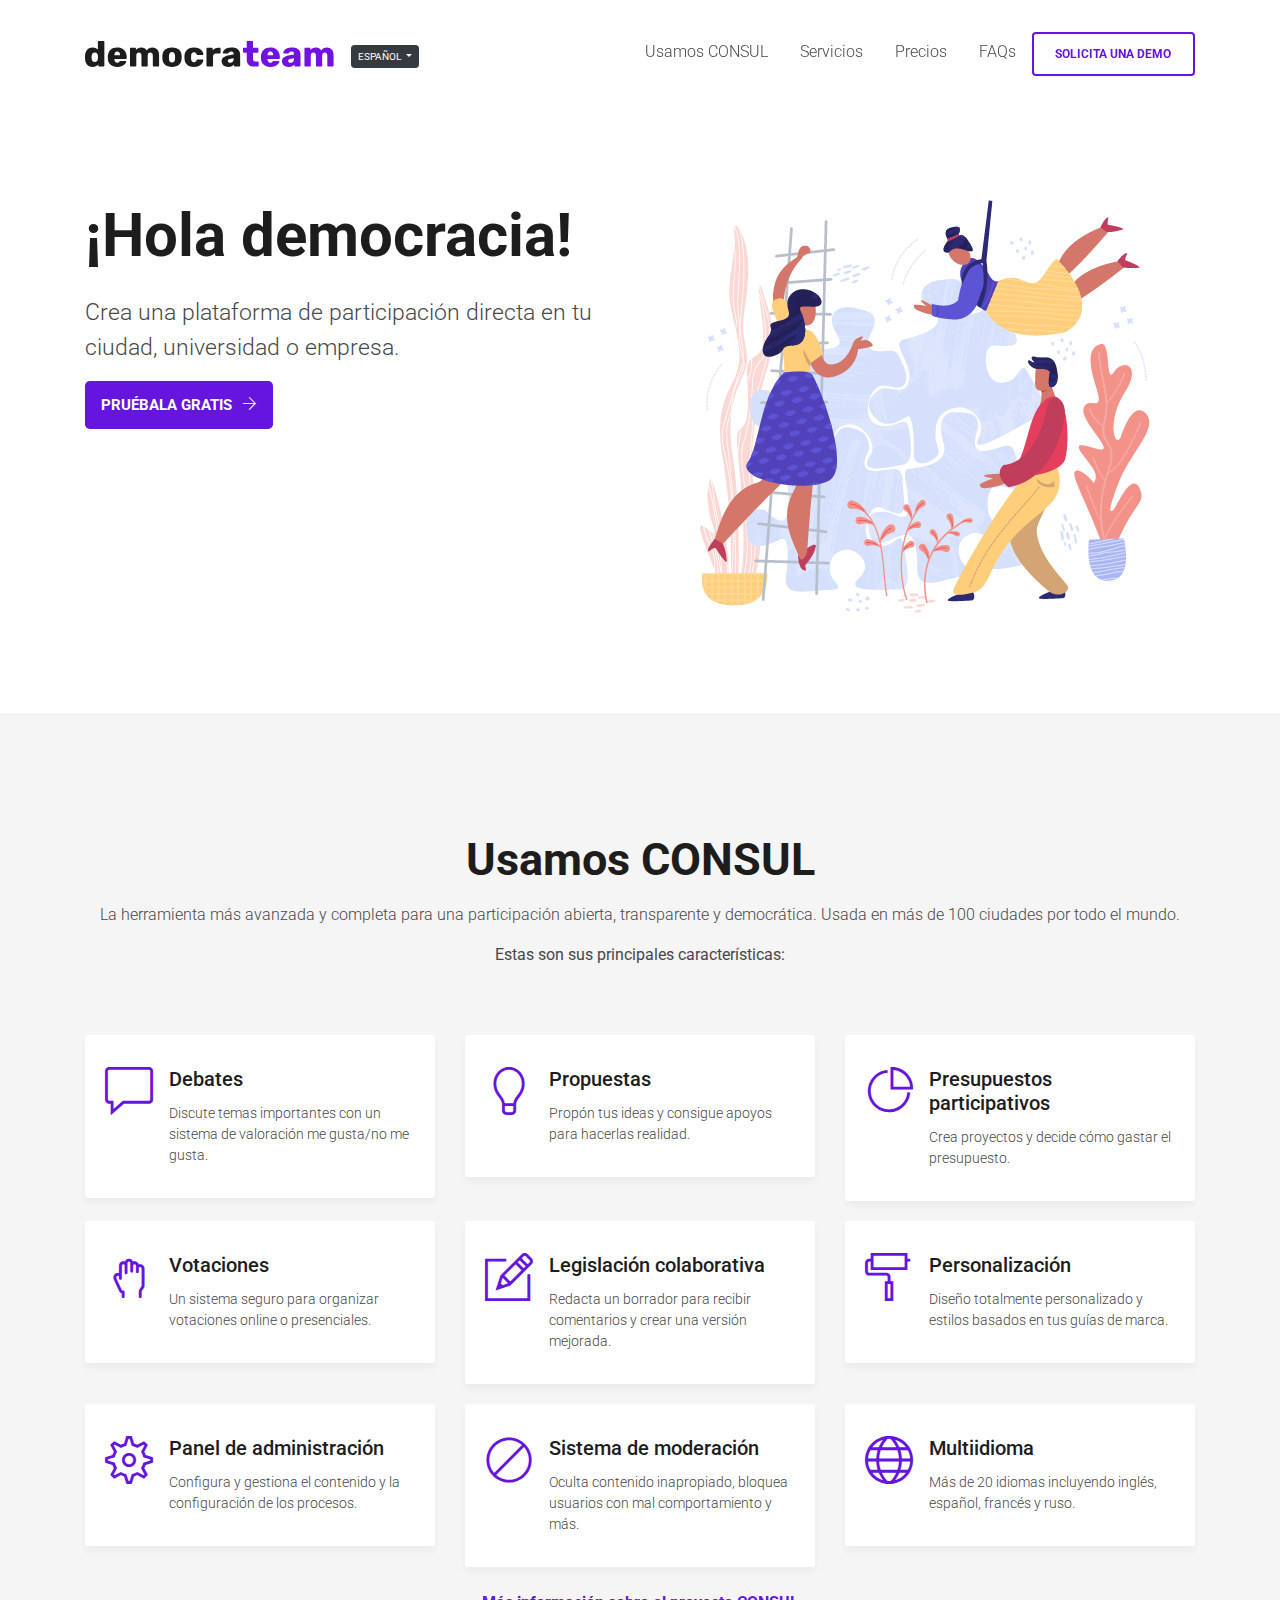
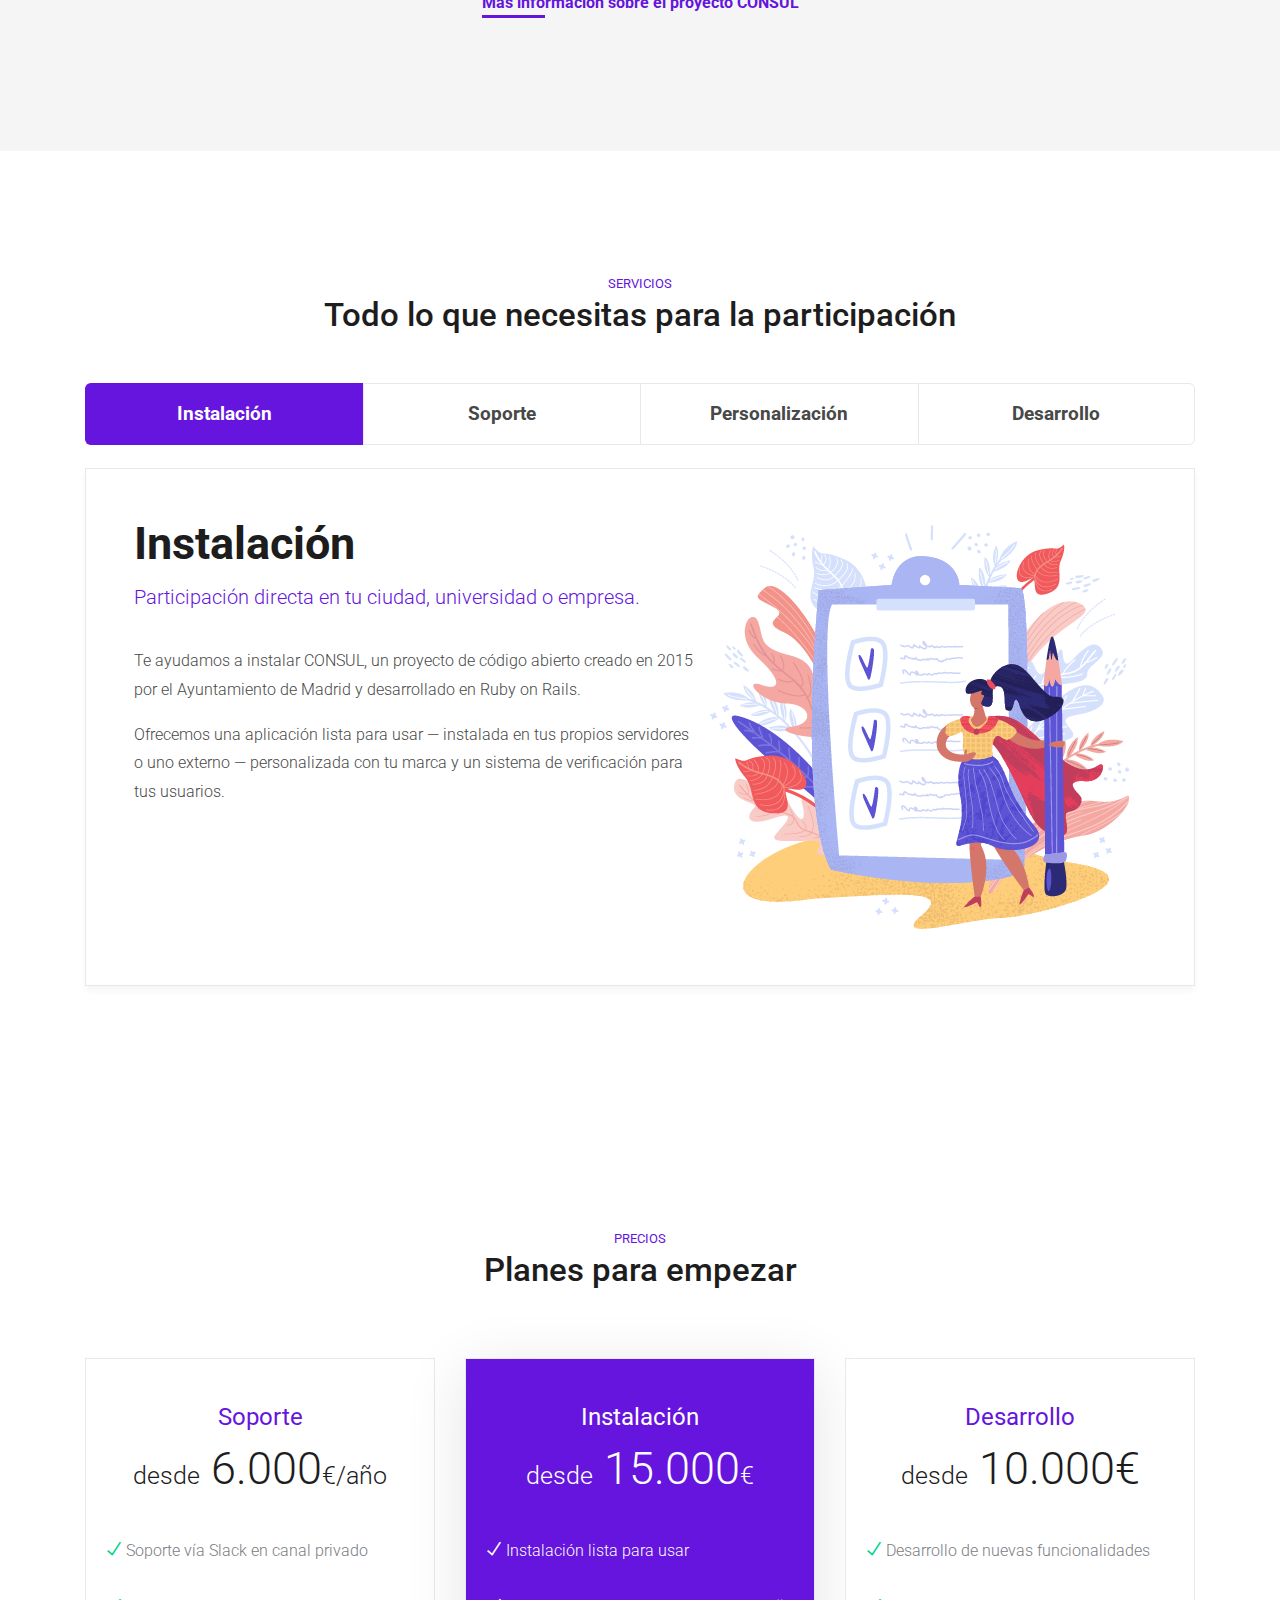
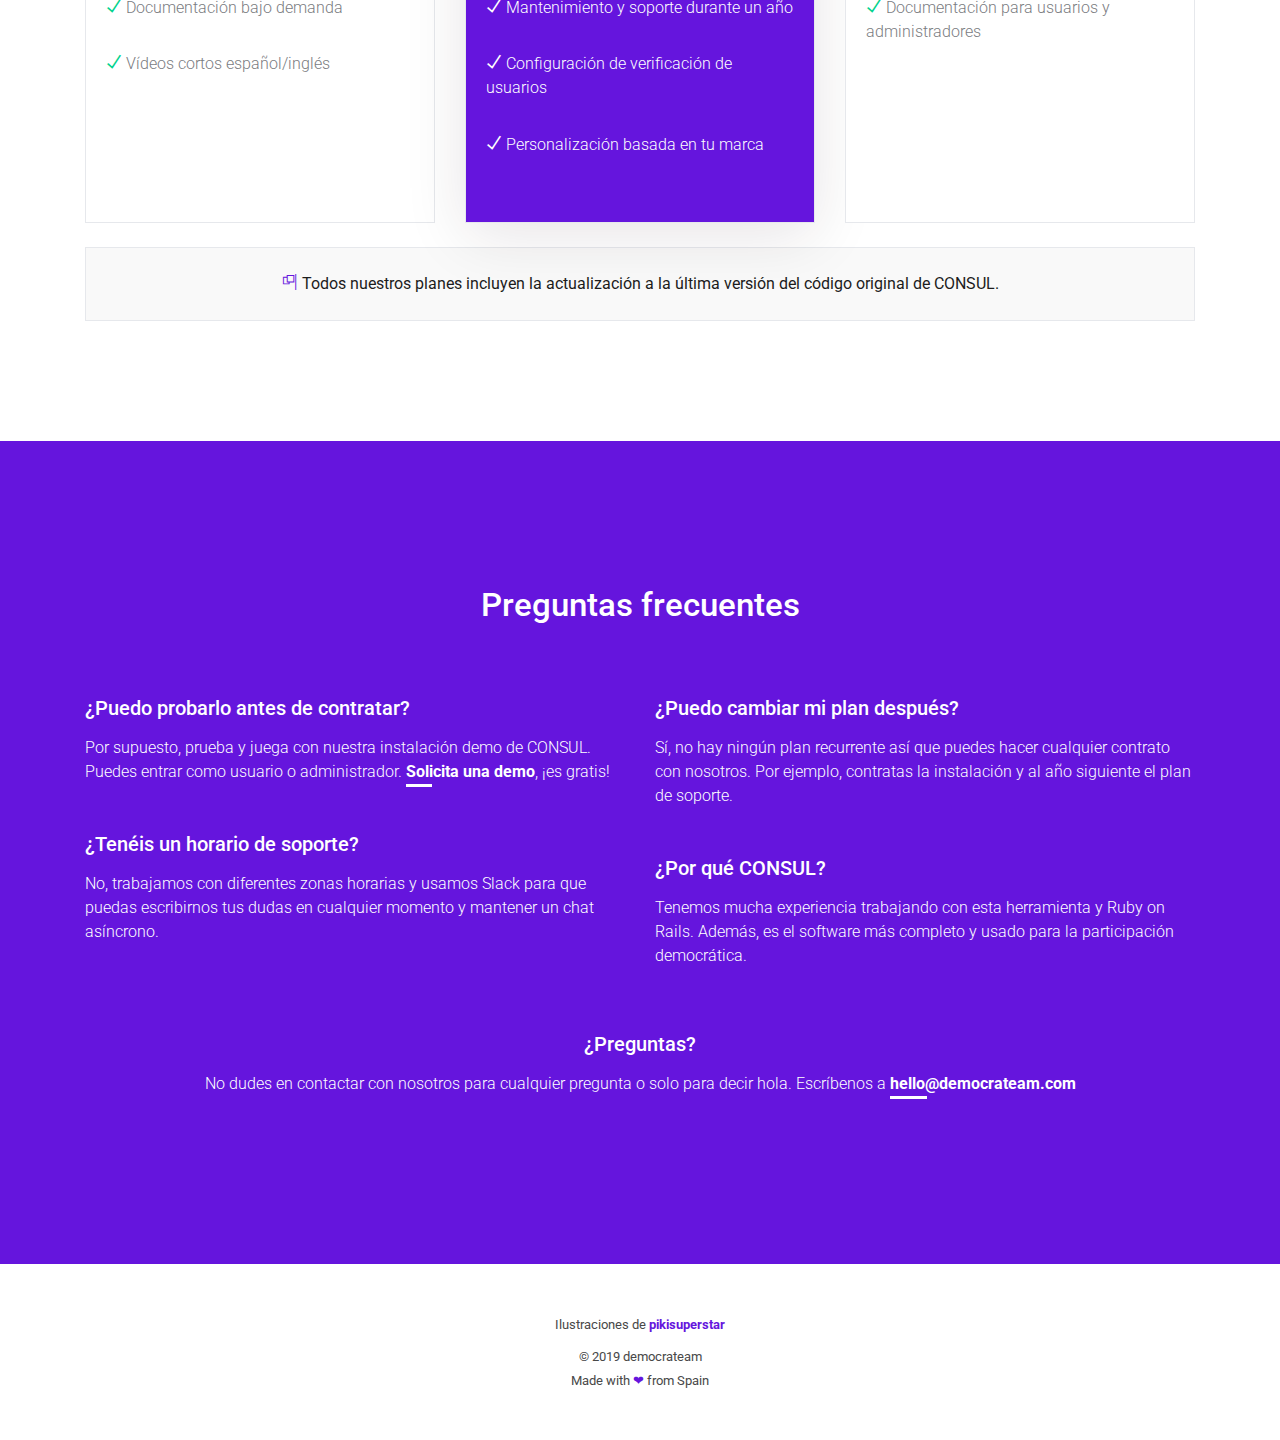
==== commit fbf06021: "Add links to request a demo landings" ====
--- a/es/index.html
+++ b/es/index.html
@@ -53,7 +53,7 @@
                 <li class="nav-item"><a class="nav-link" href="#services">Servicios</a></li>
                 <li class="nav-item"><a class="nav-link" href="#pricing">Precios</a></li>
                 <li class="nav-item"><a class="nav-link" href="#faq">FAQs</a></li>
-                <li class="nav-item"><a href="#" class="btn btn-outline-info">Solicita una demo</a></li>
+                <li class="nav-item"><a href="https://mailchi.mp/32bfe421e6b5/solicita-una-demo" class="btn btn-outline-info">Solicita una demo</a></li>
               </ul>
             </div>
           </nav>
@@ -68,7 +68,7 @@
         <div class="col-12 col-md-6">
           <h1>¡Hola democracia!</h1>
           <p class="tagline">Crea una plataforma de participación directa en tu ciudad, universidad o empresa.</p>
-          <a href="#" class="btn btn-info btn-lg">Pruébala gratis <span class="ti-arrow-right"></span></a>
+          <a href="https://mailchi.mp/32bfe421e6b5/solicita-una-demo" class="btn btn-info btn-lg">Pruébala gratis <span class="ti-arrow-right"></span></a>
         </div>
         <div class="col-12 col-md-6 text-center">
           <img src="../images/team.png" alt="phone" class="img-fluid">
@@ -358,7 +358,7 @@
       <div class="row pt-4">
         <div class="col-md-6">
           <h4 class="mb-3">¿Puedo probarlo antes de contratar?</h4>
-          <p class="light-font mb-5">Por supuesto, prueba y juega con nuestra instalación demo de CONSUL. Puedes entrar como usuario o administrador. <a class="faq" href="#">Solicita una demo</a>, ¡es gratis!</p>
+          <p class="light-font mb-5">Por supuesto, prueba y juega con nuestra instalación demo de CONSUL. Puedes entrar como usuario o administrador. <a class="faq" href="https://mailchi.mp/32bfe421e6b5/solicita-una-demo">Solicita una demo</a>, ¡es gratis!</p>
 
           <h4 class="mb-3">¿Tenéis un horario de soporte?</h4>
           <p class="light-font mb-5">No, trabajamos con diferentes zonas horarias y usamos Slack para que puedas escribirnos tus dudas en cualquier momento y mantener un chat asíncrono.</p>
--- a/css/style.css
+++ b/css/style.css
@@ -1 +1 @@
-[class^="ti-"],[class*=" ti-"],.love{color:#6515dd}@media (max-width: 767px){h1{font-size:40px}h2{font-size:30px}}body{color:#1d1d1d;font-family:"Roboto", sans-serif;position:relative}a{color:#6515dd;font-weight:bold;position:relative;text-decoration:none}a.external:after,a.faq:after{bottom:-6px;content:"";left:0;position:absolute;transition:all 0.3s ease;width:20%}a.external:after{border-bottom:3px solid #6515dd}a.faq:after{border-bottom:3px solid #fff}a:hover,a:focus{color:#5011ae;text-decoration:none}a:hover.external:after,a:hover.faq:after,a:focus.external:after,a:focus.faq:after{width:100%}a:hover.external:after,a:focus.external:after{border-color:#5011ae}h1,h2{font-weight:bold}h1{font-size:60px;margin-bottom:1.5rem}h2{font-size:45px;margin-bottom:1rem}h3{font-size:33px;font-weight:500}h4{font-size:20px;font-weight:500}h5{font-size:28px;font-weight:300;color:#633991;margin-bottom:0.7rem}p{color:#484848;font-weight:300}p.lead{color:#6515dd;margin-bottom:2rem}.text-primary{color:#6515dd}.light-font{font-weight:300}.btn{font-size:12px;font-weight:400;text-transform:uppercase;padding:0.375rem 1.35rem;transition:all 0.3s ease}.btn-info{background:#6515dd;border:0;color:#fff !important;font-weight:bold}.btn-info:hover{background:#5011ae}.btn-info:hover .ti-arrow-right{padding-left:12px}.btn-info .ti-arrow-right{color:#fff !important;padding-left:6px;transition:padding-left 0.25s}.btn-outline-light:hover{color:#d6619c}.btn-primary{background:#008489;border-radius:3px;box-shadow:0px 9px 32px 0px rgba(0,0,0,0.2);font-weight:500;padding:0.6rem 2rem;border:0}.btn-primary:hover,.btn-primary:focus,.btn-primary:active,.btn-primary:not([disabled]):not(.disabled).active,.btn-primary:not([disabled]):not(.disabled):active,.show>.btn-primary.dropdown-toggle{background:#00b6bd;box-shadow:0px 9px 32px 0px rgba(0,0,0,0.3);color:#FFF}.btn-light{border-radius:3px;background:#FFF;box-shadow:0px 9px 32px 0px rgba(0,0,0,0.26);font-size:14px;font-weight:500;color:#633991;margin:0.5rem;padding:0.7rem 1.6rem;line-height:1.8}.btn-group-lg>.btn,.btn-lg{padding:0.8rem 1rem;font-size:15px}.light-bg{background-color:#f5f5f5}.section{padding:120px 0}.margin-top{margin-top:24px}.highlight{background:#6515dd;color:#fff !important;padding:120px 0}.highlight small,.highlight a{color:#fff}.highlight p{color:#fff !important}.section-title{text-align:center;margin-bottom:3rem}.section-title small{color:#6515dd}.navbar-brand{background-image:url("../images/democrateam.svg");background-repeat:no-repeat;height:27px;width:250px;background-position:center left;display:inline-block}.navbar-brand span{border:0;clip:rect(0 0 0 0);height:1px;margin:-1px;overflow:hidden;padding:0;position:absolute;width:1px}.nav-menu{padding:1rem 0;transition:all 0.3s ease}.nav-menu.is-scrolling{padding:0}.nav-menu.is-scrolling,.nav-menu.menu-is-open{background:#fff;box-shadow:0 5px 12px 0 rgba(0,0,0,0.1)}.navbar-nav .nav-link{position:relative}.navbar-nav .btn{border:2px solid #6515dd;color:#6515dd;font-weight:bold;line-height:40px;padding-bottom:0;padding-top:0;transition:background 0.5s}.navbar-nav .btn:hover{background:#5011ae;color:#fff}@media (min-width: 992px){.navbar-expand-lg .navbar-nav .nav-link{padding-right:1rem;padding-left:1rem;font-size:16px}.navbar-nav>.nav-item>.nav-link.active:after{content:"";border-bottom:2px solid #6515dd;left:1rem;right:1rem;bottom:5px;height:1px;position:absolute}}@media (max-width: 991px){.navbar-nav.is-scrolling{padding-bottom:1rem}.navbar-nav.nav-item{text-align:center}}.navbar{padding:1rem;padding-left:0;padding-right:0}.navbar-brand{max-width:250px}.navbar-dark .navbar-nav .nav-link{color:#484848;font-weight:300}.navbar-dark .navbar-nav .nav-link:hover,.navbar-dark .navbar-nav .nav-link:active,.navbar-dark .navbar-nav .nav-link:focus{color:rgba(0,0,0,0.25)}.navbar-dark .navbar-nav .nav-link.active{color:#6515dd}.navbar-dark .navbar-toggler{background:#6515dd;border:2px solid #fff;border-radius:100%;bottom:24px;height:60px;position:fixed;right:24px;width:60px}header{padding:200px 0 100px}.tagline{font-size:23px;max-width:600px}@media (max-width: 767px){.tagline{font-size:17px}}.card{margin-top:20px}.card.features{border:0;border-radius:3px;box-shadow:0px 5px 7px 0px rgba(0,0,0,0.04);transition:all 0.3s ease}.card.features:hover{background:#6515dd;color:#fff;transform:translateY(-3px);box-shadow:0px 5px 30px 0px rgba(0,0,0,0.08)}.card.features:hover [class^="ti-"],.card.features:hover p{color:#fff}.card-body{padding-bottom:2rem;padding-top:2rem}.card-text{font-size:14px}.tab-content{border:1px solid #e6e8ec;box-shadow:0px 5px 7px 0px rgba(0,0,0,0.04);padding:3rem}@media (max-width: 992px){.tab-content{padding:1.5rem}}.tab-content p{line-height:1.8}.tab-content h2{margin-bottom:0.5rem}.tab-pane .text{max-width:600px}.nav-tabs{border-bottom:0;margin-bottom:24px}.nav-tabs .nav-item .nav-link,.nav-tabs .nav-link:focus,.nav-tabs .nav-link:hover{padding:1rem 1rem;border:1px solid #e6e8ec;border-radius:0;border-right:0;font-size:19px;color:#484848;background:#fff}.nav-tabs .nav-link:focus,.nav-tabs .nav-link:hover{background:#5011ae;border-color:#5011ae;color:#fff}.nav-tabs .nav-item .nav-link.first{border-bottom-left-radius:6px;border-top-left-radius:6px}.nav-tabs .nav-item .nav-link.last{border-right:1px solid #e6e8ec;border-bottom-right-radius:6px;border-top-right-radius:6px}.nav-tabs .nav-item .nav-link.active{background:#6515dd;border-color:#6515dd;color:#fff}@media (max-width: 992px){.card-deck{-ms-flex-direction:column;flex-direction:column}.card-deck .card{margin-bottom:15px}}.card.pricing{border:1px solid #e6e8ec;border-radius:0}.card.pricing .card-head{text-align:center;padding:40px 0 20px}.card.pricing .card-head .price{display:block;font-size:45px;font-weight:300}.card.pricing .card-head .price sub{bottom:0;font-size:55%}.card.pricing .list-group{margin-bottom:48px}.card.pricing .list-group-item{border:0;color:#7a7c7f;font-weight:300;padding:1.05rem 1.25rem}.card.pricing .card-body{padding:1.75rem}.card.pricing [class^="ti-"]{color:#03d38d;font-weight:bold}.card-head .pricing-title{color:#6515dd;font-size:24px;font-weight:normal}.card.pricing.popular{background:#6515dd;box-shadow:0px 12px 59px 0px rgba(36,7,31,0.11);color:#fff}.card.pricing.popular .pricing-title,.card.pricing.popular [class^="ti-"]{color:#fff}.card.pricing.popular .list-group{background:#6515dd}.card.pricing.popular .list-group-item{background:transparent;color:#fff}.pricing-notes{background:#f9f9f9;border:1px solid #e6e8ec;margin-top:24px;padding:24px}
+[class^="ti-"],[class*=" ti-"],.love{color:#6515dd}@media (max-width: 767px){h1{font-size:40px}h2{font-size:30px}}body{color:#1d1d1d;font-family:"Roboto", sans-serif;position:relative}a{color:#6515dd;font-weight:bold;position:relative;text-decoration:none}a.external:after,a.faq:after{bottom:-6px;content:"";left:0;position:absolute;transition:all 0.3s ease;width:20%}a.external:after{border-bottom:3px solid #6515dd}a.faq:after{border-bottom:3px solid #fff}a:hover,a:focus{color:#5011ae;text-decoration:none}a:hover.external:after,a:hover.faq:after,a:focus.external:after,a:focus.faq:after{width:100%}a:hover.external:after,a:focus.external:after{border-color:#5011ae}h1,h2{font-weight:bold}h1{font-size:60px;margin-bottom:1.5rem}h2{font-size:45px;margin-bottom:1rem}h3{font-size:33px;font-weight:500}h4{font-size:20px;font-weight:500}h5{font-size:28px;font-weight:300;color:#633991;margin-bottom:0.7rem}p{color:#484848;font-weight:300}p.lead{color:#6515dd;margin-bottom:2rem}.text-primary{color:#6515dd}.light-font{font-weight:300}.btn{font-size:12px;font-weight:400;text-transform:uppercase;padding:0.375rem 1.35rem;transition:all 0.3s ease}.btn-info{background:#6515dd;border:0;color:#fff !important;font-weight:bold}.btn-info:hover{background:#5011ae}.btn-info:hover .ti-arrow-right{padding-left:12px}.btn-info .ti-arrow-right{color:#fff !important;padding-left:6px;transition:padding-left 0.25s}.btn-outline-light:hover{color:#d6619c}.btn-primary{background:#008489;border-radius:3px;box-shadow:0px 9px 32px 0px rgba(0,0,0,0.2);font-weight:500;padding:0.6rem 2rem;border:0}.btn-primary:hover,.btn-primary:focus,.btn-primary:active,.btn-primary:not([disabled]):not(.disabled).active,.btn-primary:not([disabled]):not(.disabled):active,.show>.btn-primary.dropdown-toggle{background:#00b6bd;box-shadow:0px 9px 32px 0px rgba(0,0,0,0.3);color:#FFF}.btn-light{border-radius:3px;background:#FFF;box-shadow:0px 9px 32px 0px rgba(0,0,0,0.26);font-size:14px;font-weight:500;color:#633991;margin:0.5rem;padding:0.7rem 1.6rem;line-height:1.8}.btn-group-lg>.btn,.btn-lg{padding:0.8rem 1rem;font-size:15px}.light-bg{background-color:#f5f5f5}.section{padding:120px 0}.margin-top{margin-top:24px}.highlight{background:#6515dd;color:#fff !important;padding:120px 0}.highlight small,.highlight a{color:#fff}.highlight p{color:#fff !important}.section-title{text-align:center;margin-bottom:3rem}.section-title small{color:#6515dd}.dropdown-toggle{font-size:10px;margin-top:12px;padding:3px 6px}@media (min-width: 767px){.dropdown-toggle{margin-top:4px}}.navbar-brand{background-image:url("../images/democrateam.svg");background-repeat:no-repeat;height:27px;width:250px;background-position:center left;display:inline-block}.navbar-brand span{border:0;clip:rect(0 0 0 0);height:1px;margin:-1px;overflow:hidden;padding:0;position:absolute;width:1px}.nav-menu{padding:1rem 0;transition:all 0.3s ease}.nav-menu.is-scrolling{padding:0}.nav-menu.is-scrolling,.nav-menu.menu-is-open{background:#fff;box-shadow:0 5px 12px 0 rgba(0,0,0,0.1)}.navbar-nav .nav-link{position:relative}.navbar-nav .btn{border:2px solid #6515dd;color:#6515dd;font-weight:bold;line-height:40px;padding-bottom:0;padding-top:0;transition:background 0.5s}.navbar-nav .btn:hover{background:#5011ae;color:#fff}@media (min-width: 992px){.navbar-expand-lg .navbar-nav .nav-link{padding-right:1rem;padding-left:1rem;font-size:16px}.navbar-nav>.nav-item>.nav-link.active:after{content:"";border-bottom:2px solid #6515dd;left:1rem;right:1rem;bottom:5px;height:1px;position:absolute}}@media (max-width: 991px){.navbar-nav.is-scrolling{padding-bottom:1rem}.navbar-nav.nav-item{text-align:center}}.navbar{padding:1rem;padding-left:0;padding-right:0}.navbar-brand{max-width:250px}.navbar-dark .navbar-nav .nav-link{color:#484848;font-weight:300}.navbar-dark .navbar-nav .nav-link:hover,.navbar-dark .navbar-nav .nav-link:active,.navbar-dark .navbar-nav .nav-link:focus{color:rgba(0,0,0,0.25)}.navbar-dark .navbar-nav .nav-link.active{color:#6515dd}.navbar-dark .navbar-toggler{background:#6515dd;border:2px solid #fff;border-radius:100%;bottom:24px;height:60px;position:fixed;right:24px;width:60px}header{padding:200px 0 100px}.tagline{font-size:23px;max-width:600px}@media (max-width: 767px){.tagline{font-size:17px}}.card{margin-top:20px}.card.features{border:0;border-radius:3px;box-shadow:0px 5px 7px 0px rgba(0,0,0,0.04);transition:all 0.3s ease}.card.features:hover{background:#6515dd;color:#fff;transform:translateY(-3px);box-shadow:0px 5px 30px 0px rgba(0,0,0,0.08)}.card.features:hover [class^="ti-"],.card.features:hover p{color:#fff}.card-body{padding-bottom:2rem;padding-top:2rem}.card-text{font-size:14px}.tab-content{border:1px solid #e6e8ec;box-shadow:0px 5px 7px 0px rgba(0,0,0,0.04);padding:3rem}@media (max-width: 992px){.tab-content{padding:1.5rem}}.tab-content p{line-height:1.8}.tab-content h2{margin-bottom:0.5rem}.tab-pane .text{max-width:600px}.nav-tabs{border-bottom:0;margin-bottom:24px}.nav-tabs .nav-item .nav-link,.nav-tabs .nav-link:focus,.nav-tabs .nav-link:hover{padding:1rem 1rem;border:1px solid #e6e8ec;border-radius:0;border-right:0;font-size:19px;color:#484848;background:#fff}.nav-tabs .nav-link:focus,.nav-tabs .nav-link:hover{background:#5011ae;border-color:#5011ae;color:#fff}.nav-tabs .nav-item .nav-link.first{border-bottom-left-radius:6px;border-top-left-radius:6px}.nav-tabs .nav-item .nav-link.last{border-right:1px solid #e6e8ec;border-bottom-right-radius:6px;border-top-right-radius:6px}.nav-tabs .nav-item .nav-link.active{background:#6515dd;border-color:#6515dd;color:#fff}@media (max-width: 992px){.card-deck{-ms-flex-direction:column;flex-direction:column}.card-deck .card{margin-bottom:15px}}.card.pricing{border:1px solid #e6e8ec;border-radius:0}.card.pricing .card-head{text-align:center;padding:40px 0 20px}.card.pricing .card-head .price{display:block;font-size:45px;font-weight:300}.card.pricing .card-head .price sub{bottom:0;font-size:55%}.card.pricing .list-group{margin-bottom:48px}.card.pricing .list-group-item{border:0;color:#7a7c7f;font-weight:300;padding:1.05rem 1.25rem}.card.pricing .card-body{padding:1.75rem}.card.pricing [class^="ti-"]{color:#03d38d;font-weight:bold}.card-head .pricing-title{color:#6515dd;font-size:24px;font-weight:normal}.card.pricing.popular{background:#6515dd;box-shadow:0px 12px 59px 0px rgba(36,7,31,0.11);color:#fff}.card.pricing.popular .pricing-title,.card.pricing.popular [class^="ti-"]{color:#fff}.card.pricing.popular .list-group{background:#6515dd}.card.pricing.popular .list-group-item{background:transparent;color:#fff}.pricing-notes{background:#f9f9f9;border:1px solid #e6e8ec;margin-top:24px;padding:24px}
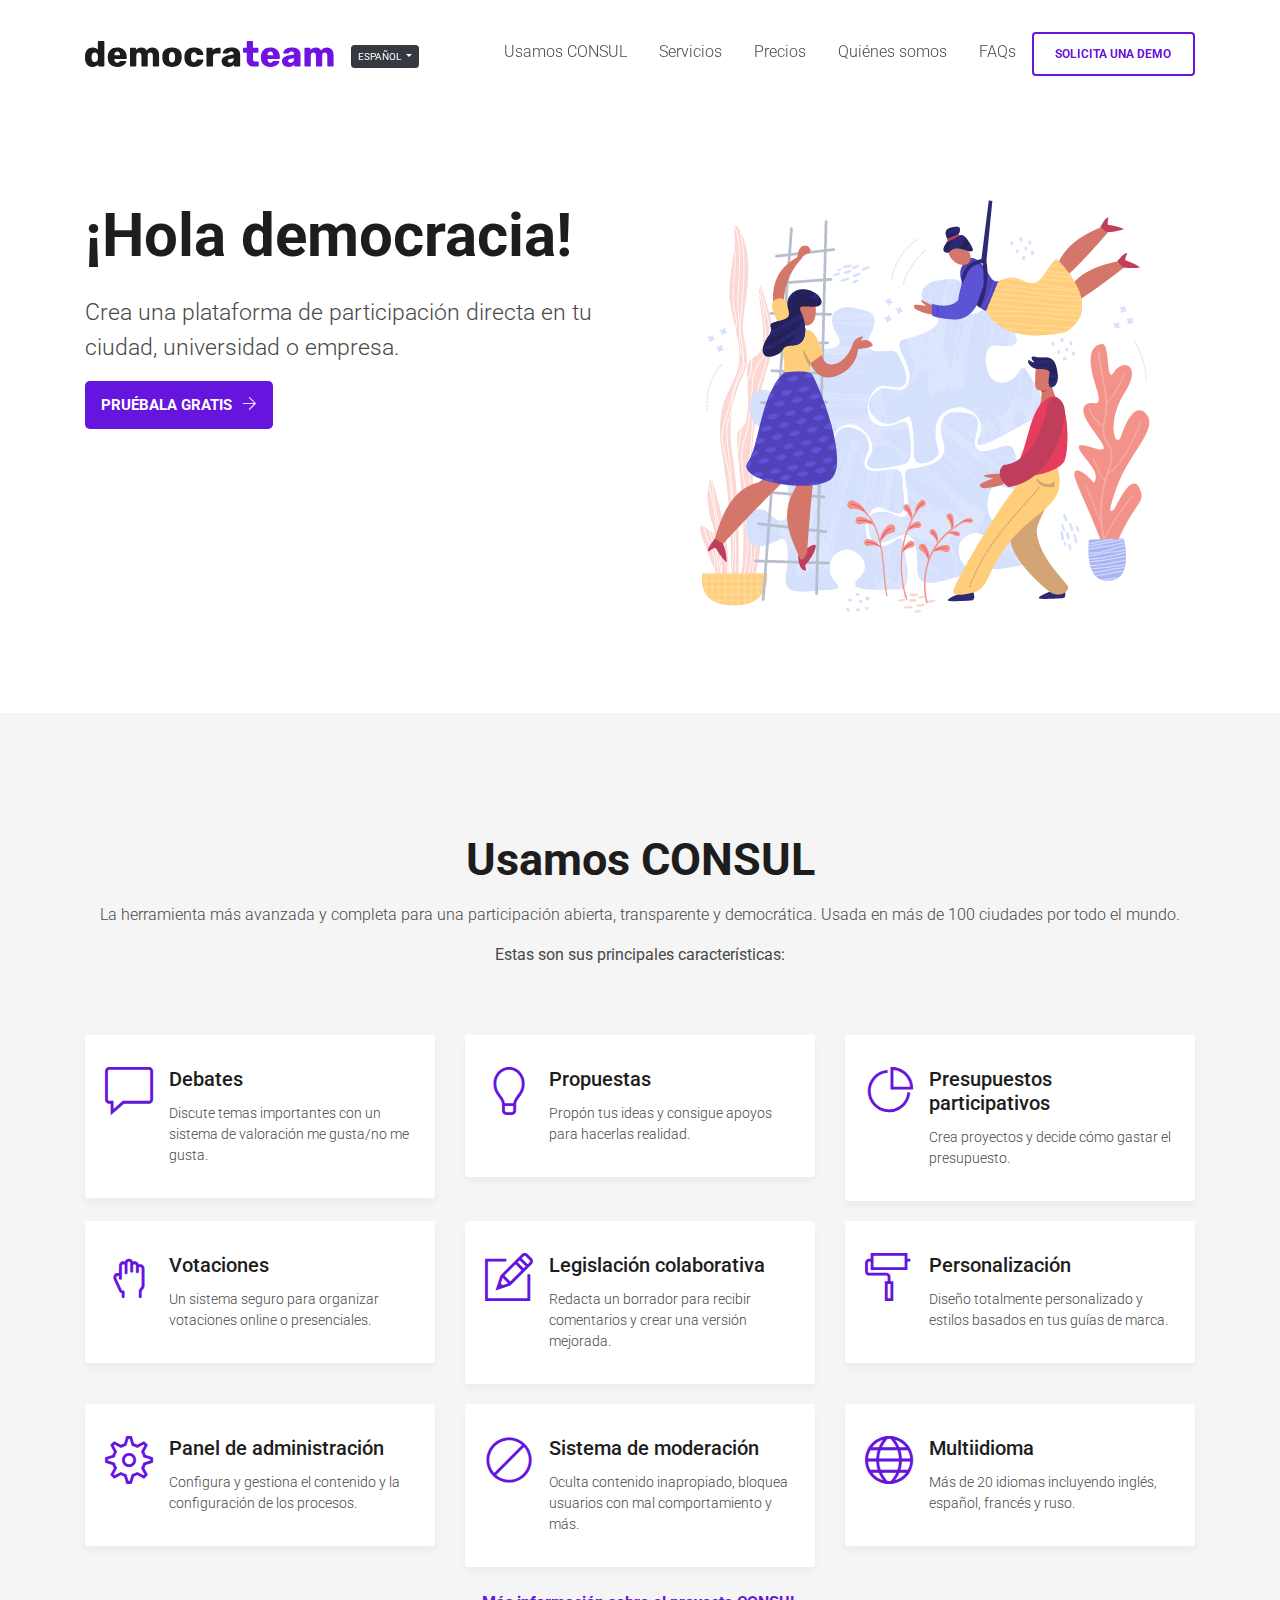
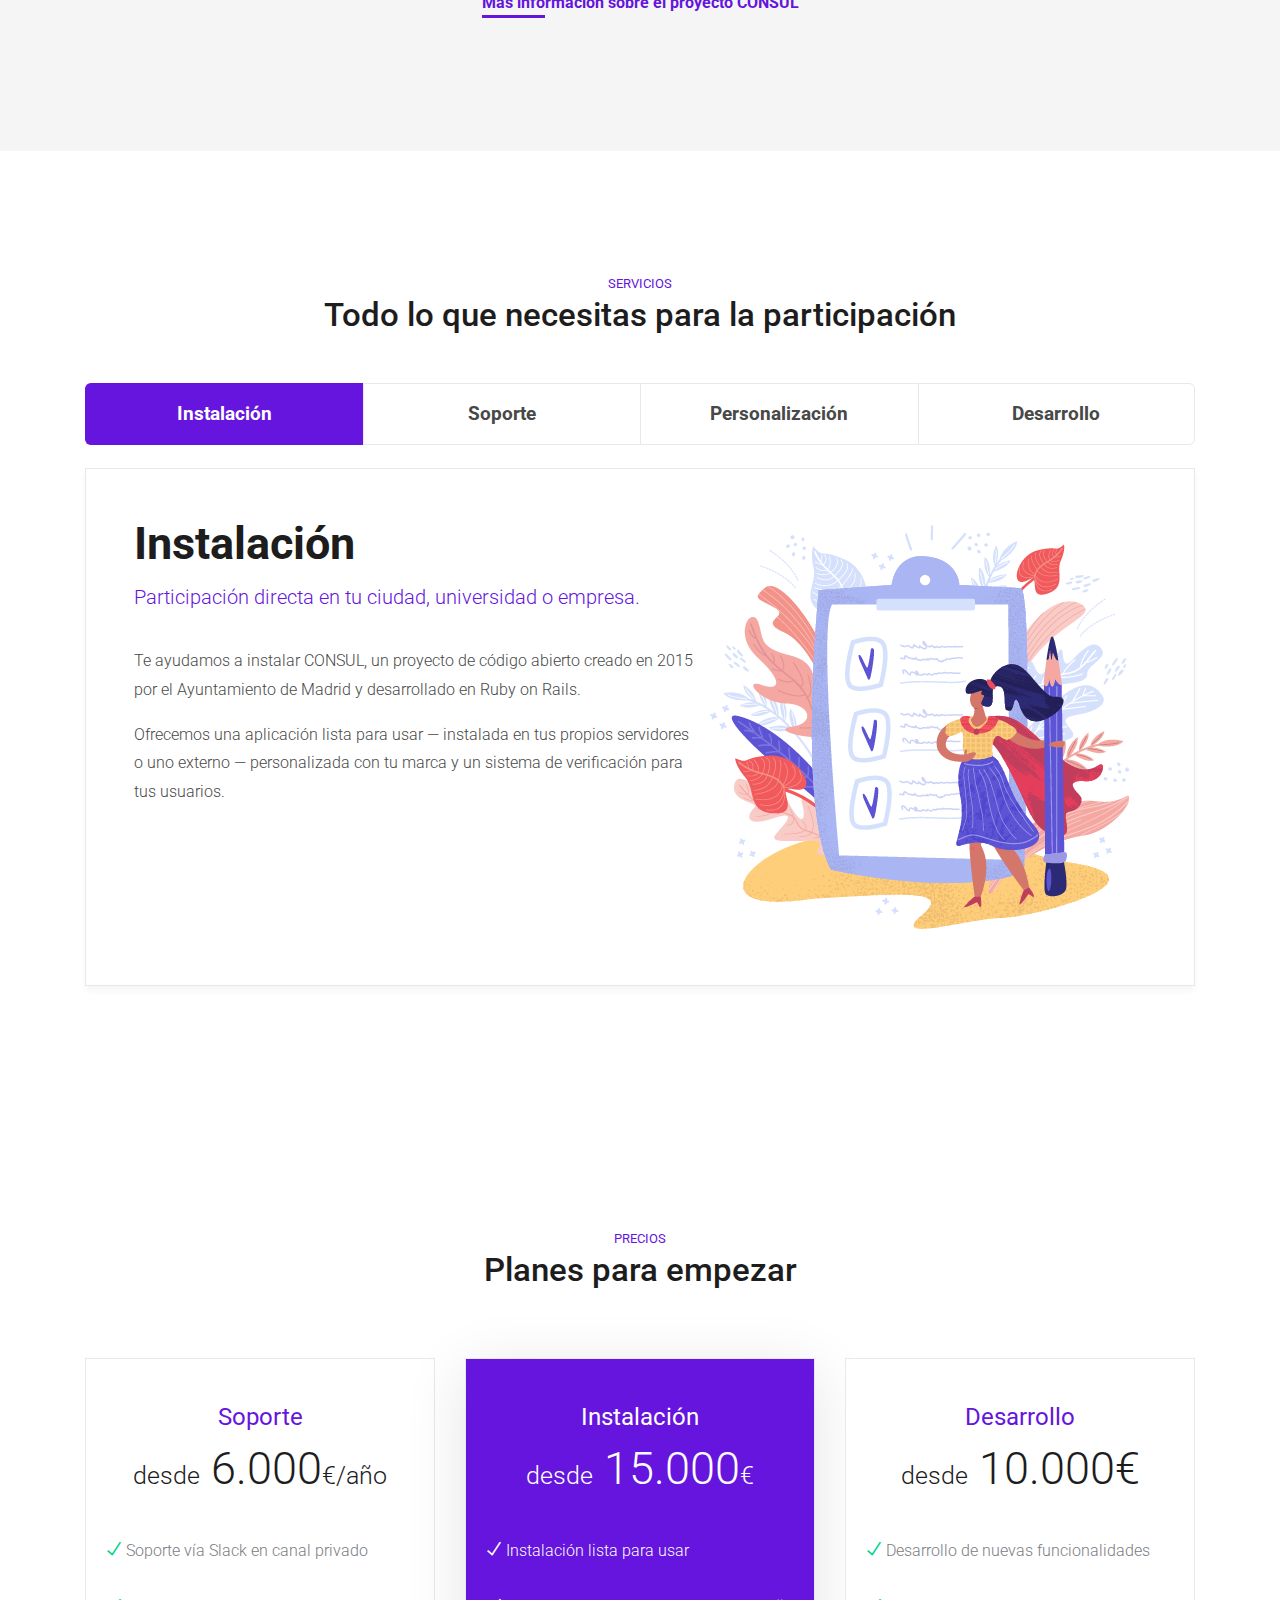
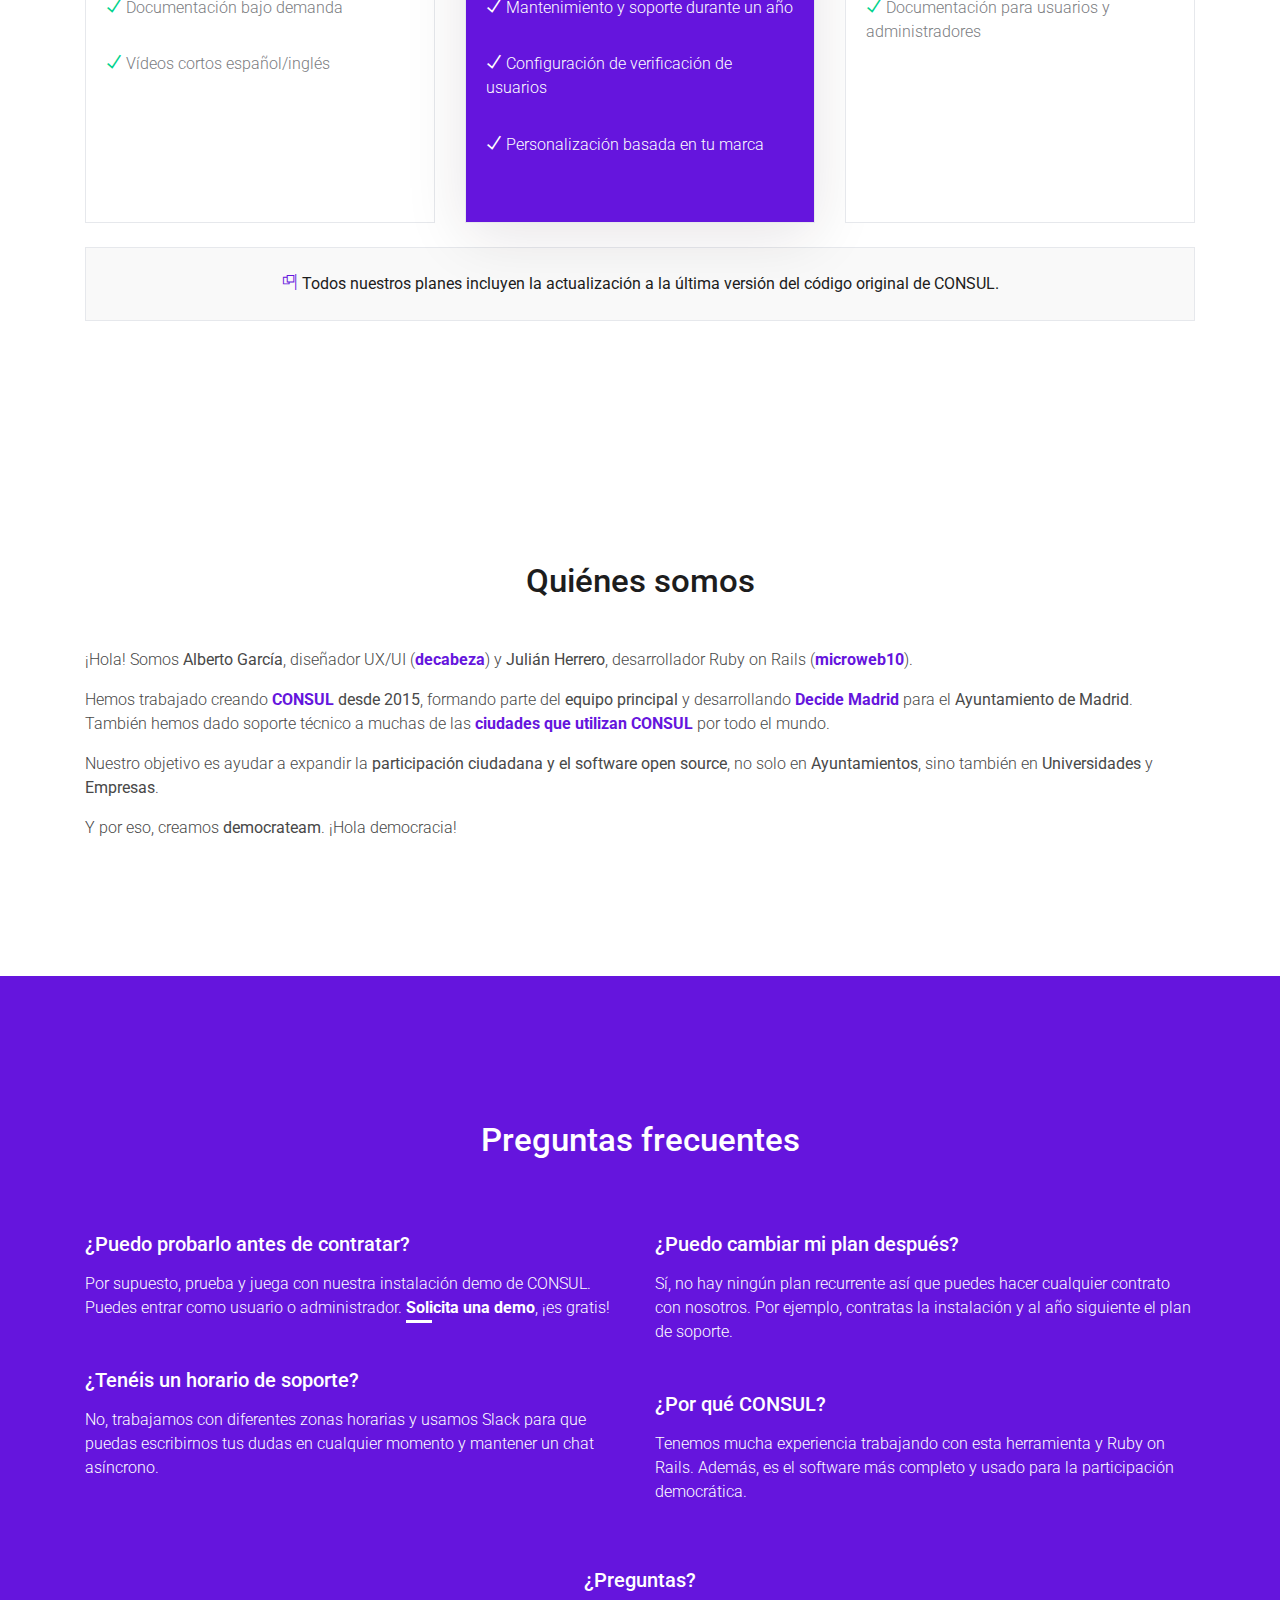
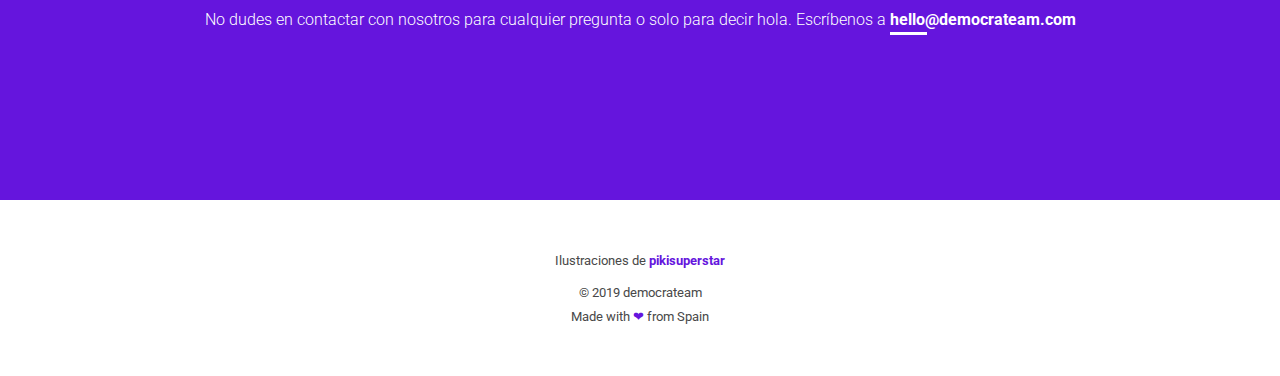
==== commit e0f10ce2: "Add about us section" ====
--- a/es/index.html
+++ b/es/index.html
@@ -52,6 +52,7 @@
                 <li class="nav-item"><a class="nav-link" href="#consul">Usamos CONSUL</a></li>
                 <li class="nav-item"><a class="nav-link" href="#services">Servicios</a></li>
                 <li class="nav-item"><a class="nav-link" href="#pricing">Precios</a></li>
+                <li class="nav-item"><a class="nav-link" href="#about">Quiénes somos</a></li>
                 <li class="nav-item"><a class="nav-link" href="#faq">FAQs</a></li>
                 <li class="nav-item"><a href="https://mailchi.mp/32bfe421e6b5/solicita-una-demo" class="btn btn-outline-info">Solicita una demo</a></li>
               </ul>
@@ -348,6 +349,22 @@
     </div>
   </div>
 
+  <div class="section" id="about">
+    <div class="container">
+      <div class="section-title">
+        <h3>Quiénes somos</h3>
+      </div>
+
+      <p>¡Hola! Somos <strong>Alberto García</strong>, diseñador UX/UI (<a href="https://github.com/decabeza" target="_blank">decabeza</a>) y <strong>Julián Herrero</strong>, desarrollador Ruby on Rails (<a href="https://github.com/microweb10" target="_blank">microweb10</a>).</p>
+
+      <p>Hemos trabajado creando <a href="https://github.com/consul/consul/" target="_blank">CONSUL</a> <strong>desde 2015</strong>, formando parte del <strong>equipo principal</strong> y desarrollando <a href="https://decide.madrid.es/" target="_blank">Decide Madrid</a> para el <strong>Ayuntamiento de Madrid</strong>. También hemos dado soporte técnico a muchas de las <a href="http://consulproject.org/es" target="_blank">ciudades que utilizan CONSUL</a> por todo el mundo.</p>
+
+      <p>Nuestro objetivo es ayudar a expandir la <strong>participación ciudadana y el software open source</strong>, no solo en <strong>Ayuntamientos</strong>, sino también en <strong>Universidades</strong> y <strong>Empresas</strong>.</p>
+
+      <p>Y por eso, creamos <strong>democrateam</strong>. ¡Hola democracia!</p>
+    </div>
+  </div>
+
   <div class="section highlight" id="faq">
     <div class="container">
       <div class="section-title">
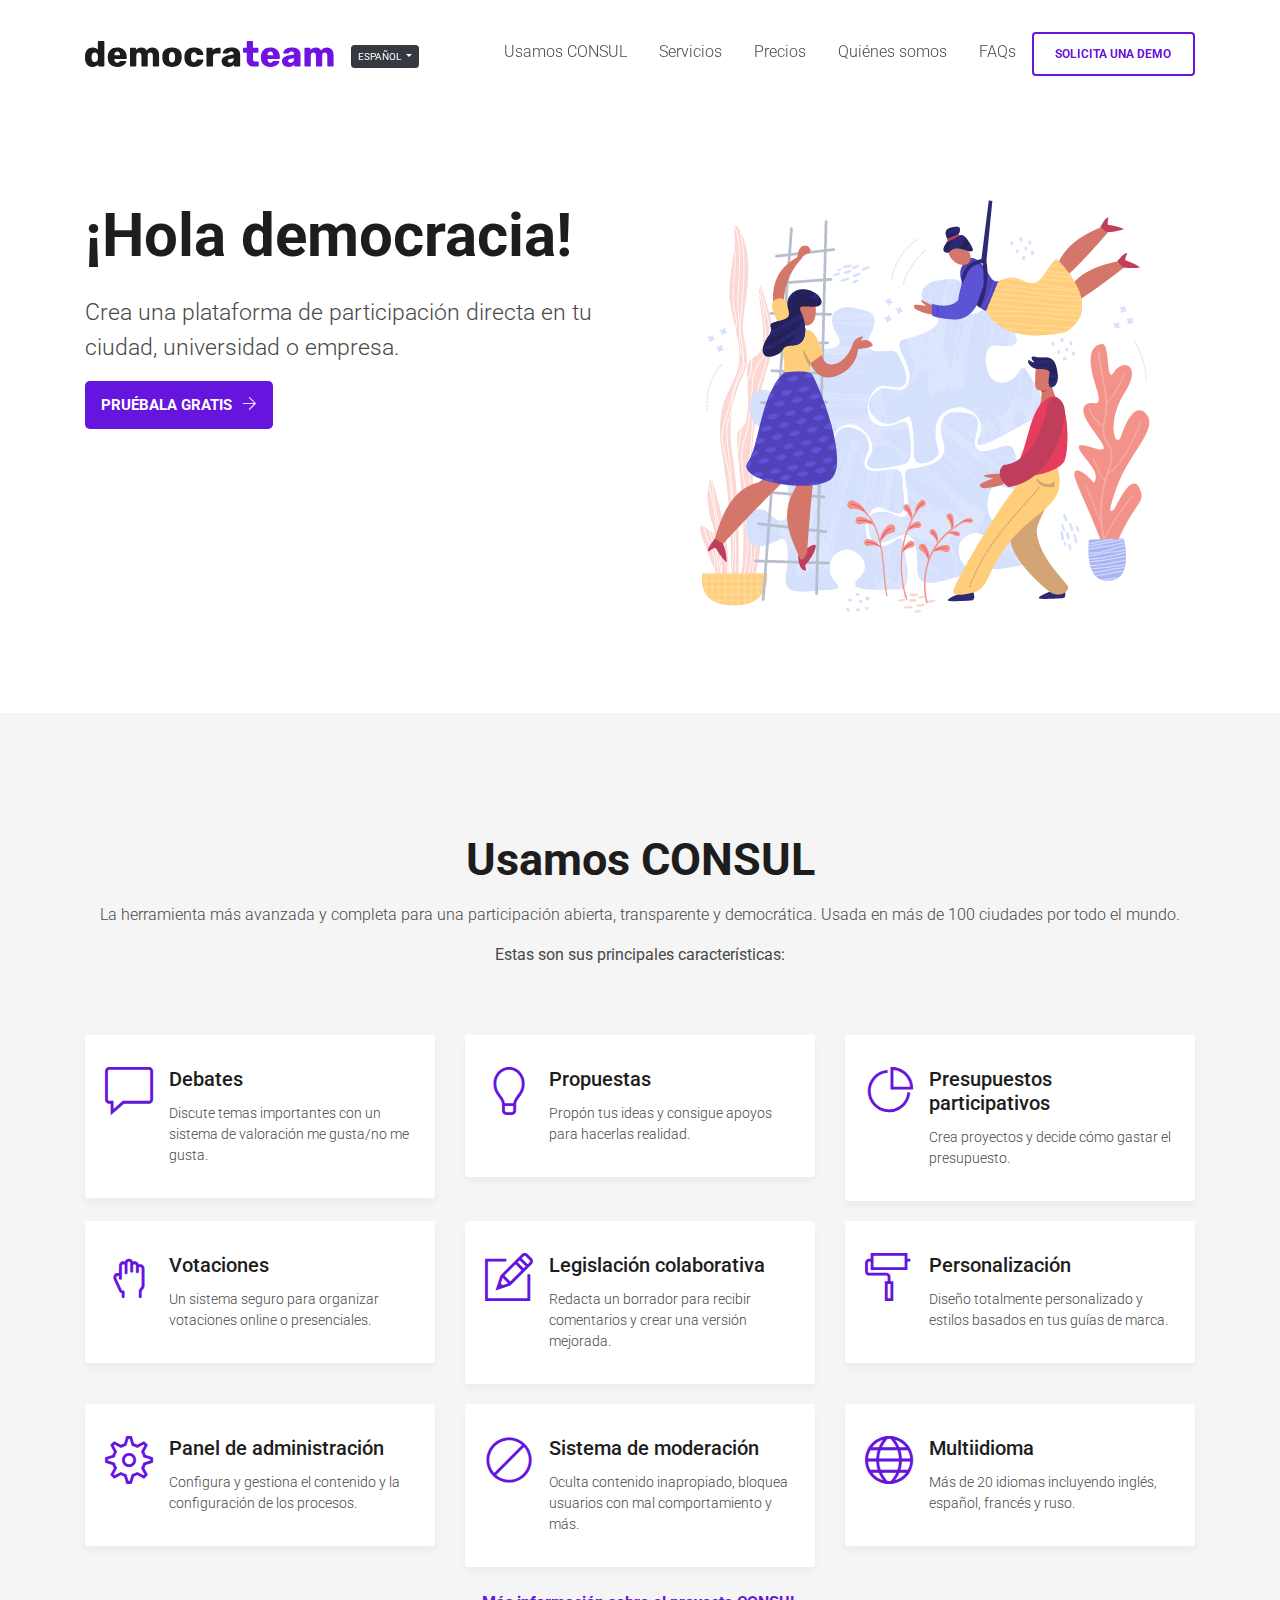
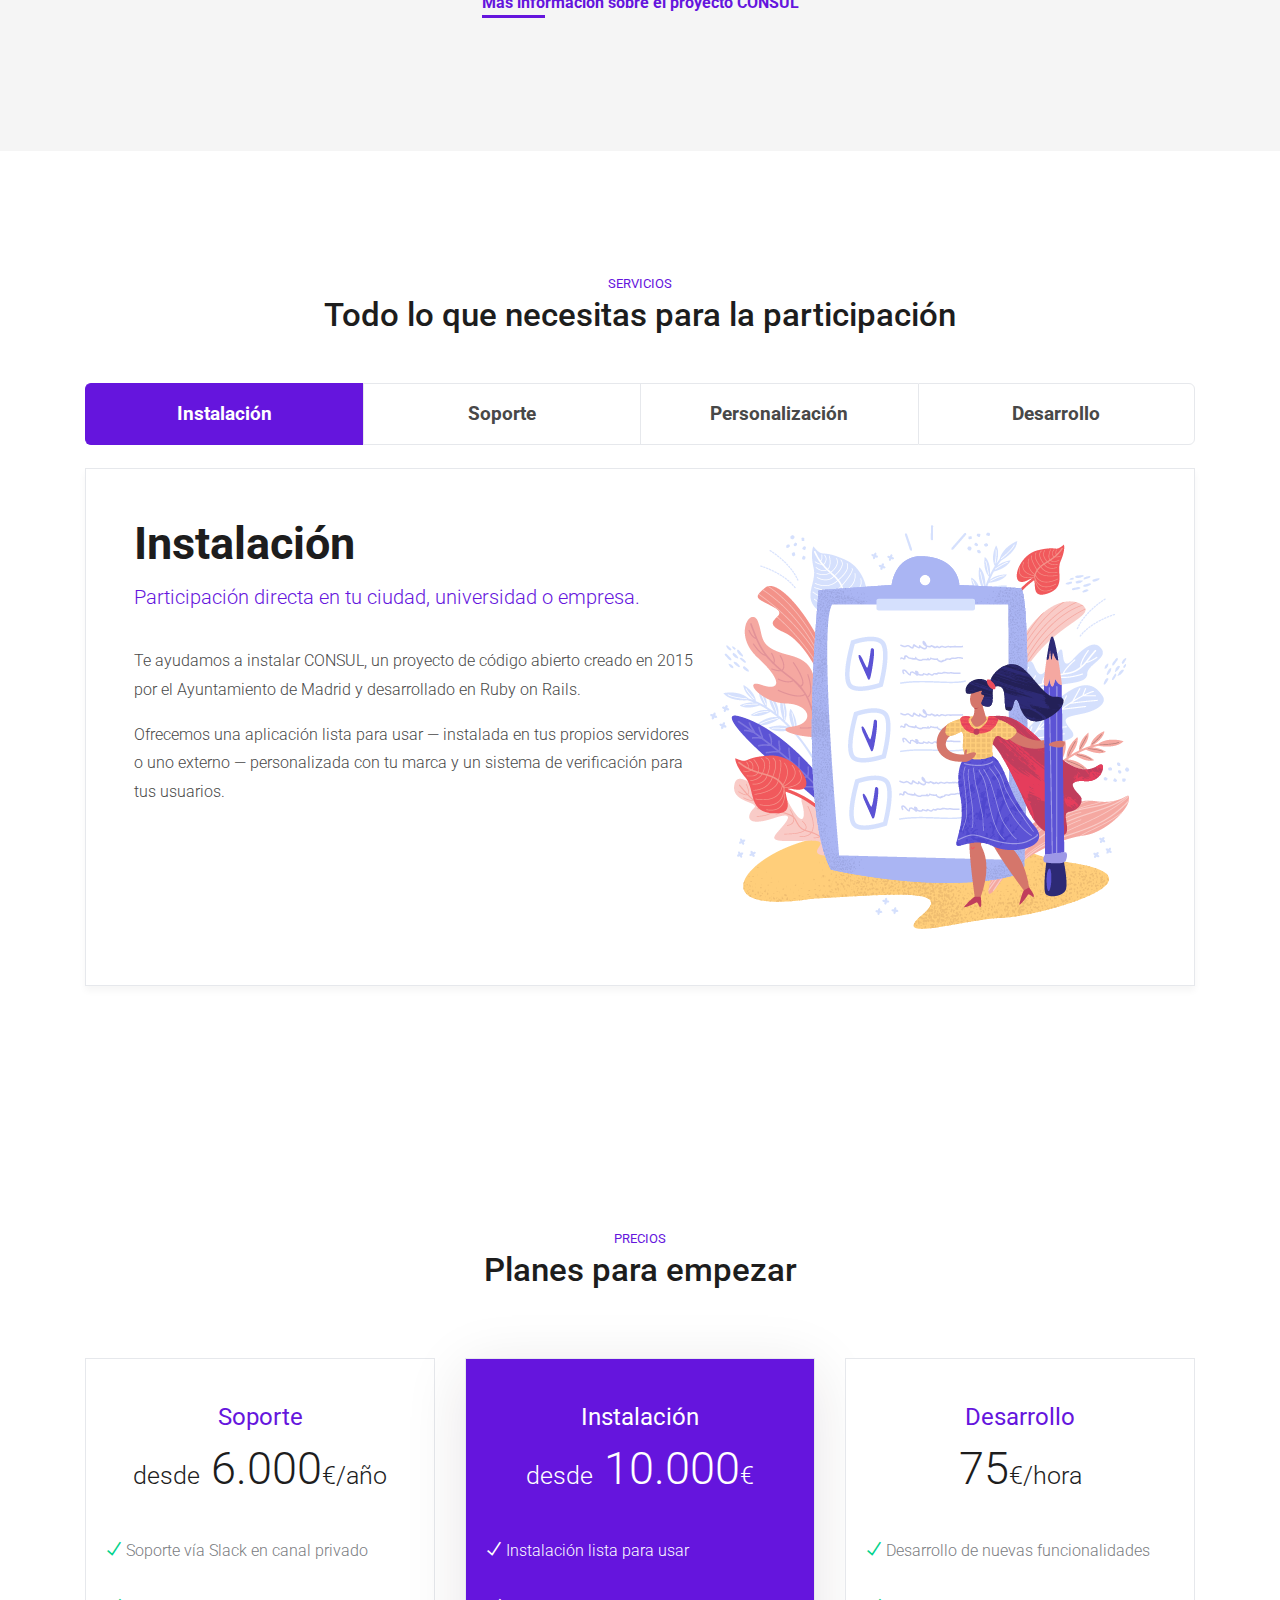
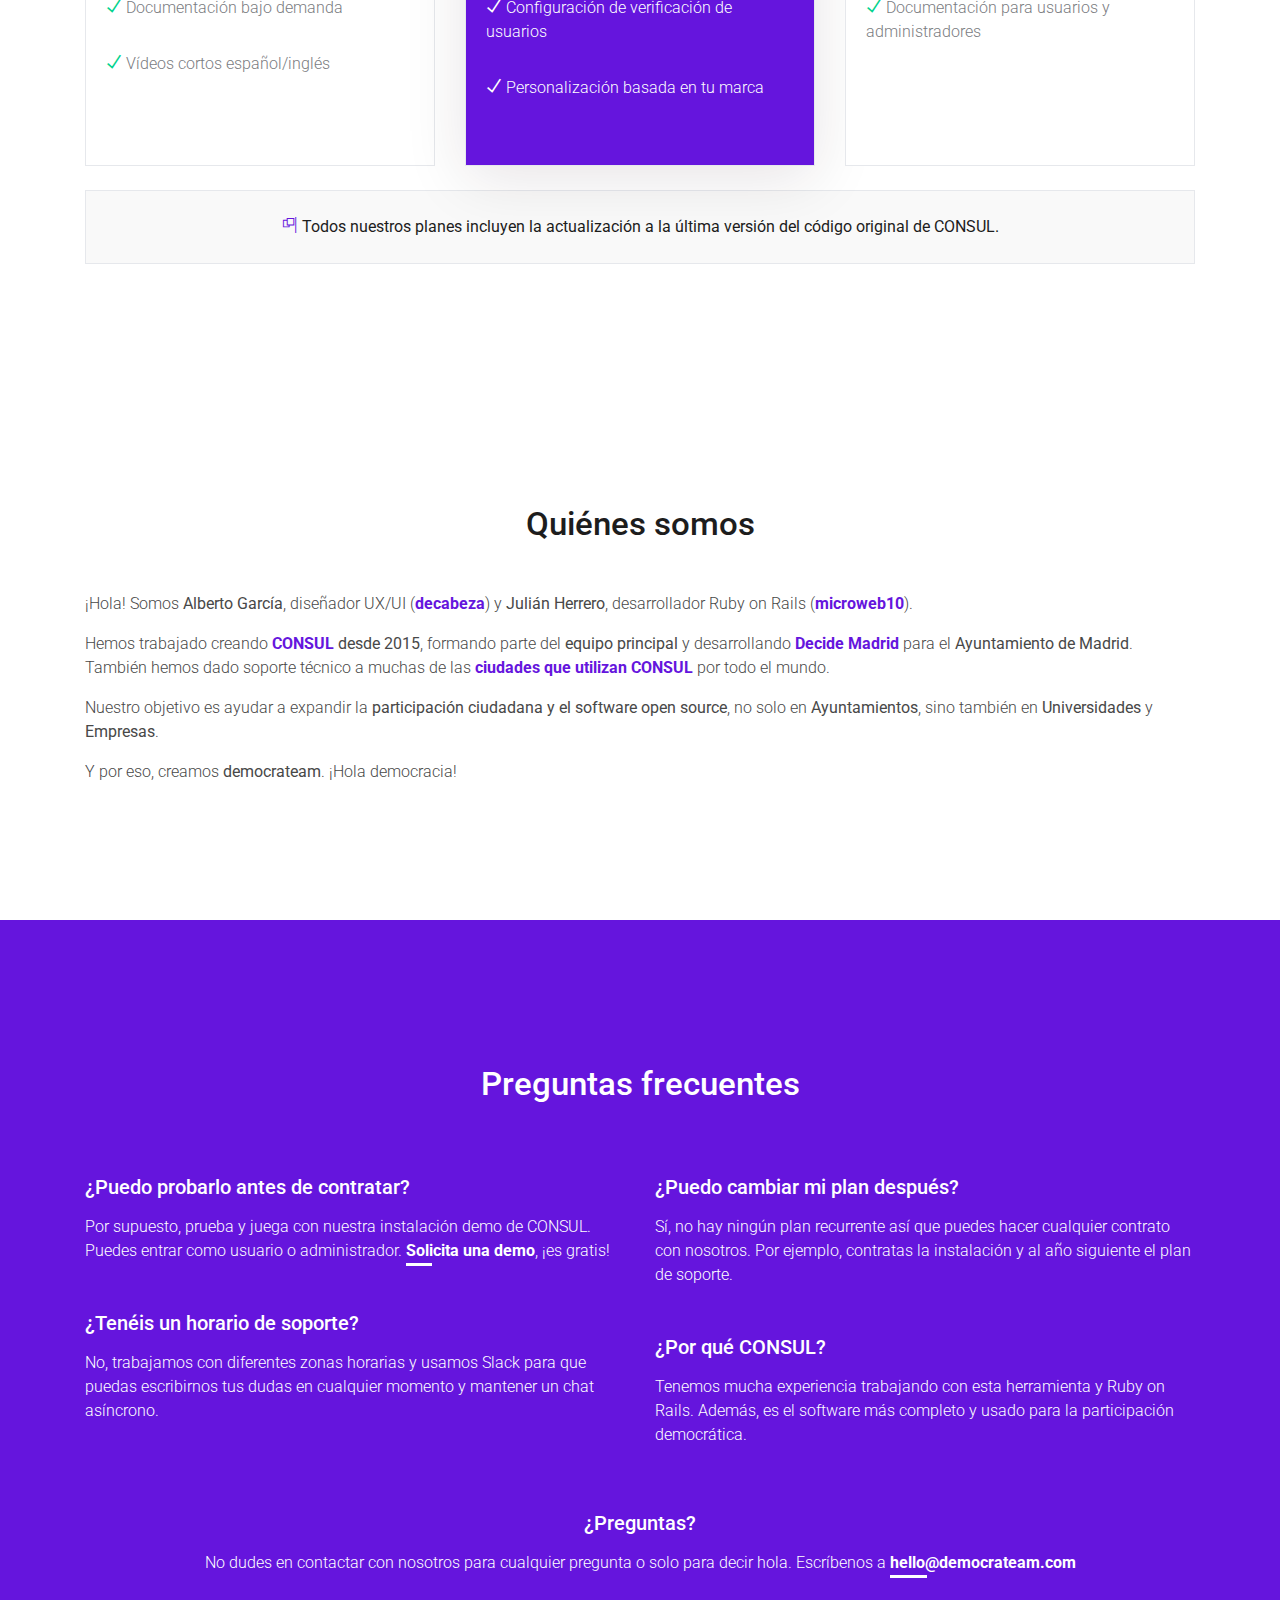
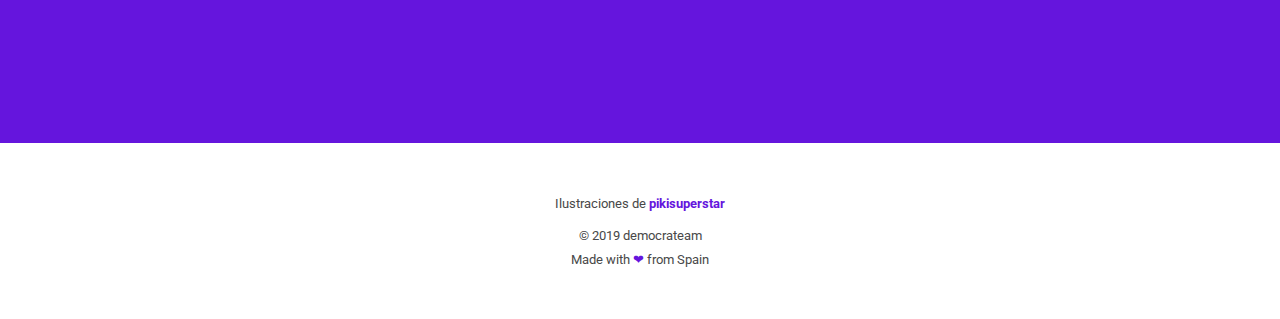
==== commit a3cc3eae: "Update pricing section" ====
--- a/es/index.html
+++ b/es/index.html
@@ -7,8 +7,8 @@
   <meta name="description" content="Crea una plataforma de participación directa en tu ciudad, universidad o empresa">
   <meta name="keywords"    content="democracia, plataforma, participación directa, ciudad, organización, consul">
 
-  <link rel="shortcut icon" href="favicon.ico" type="image/x-icon">
-  <link rel="icon" href="favicon.ico" type="image/x-icon">
+  <link rel="shortcut icon" href="../favicon.ico" type="image/x-icon">
+  <link rel="icon" href="../favicon.ico" type="image/x-icon">
 
   <link rel="dns-prefetch" href="//fonts.googleapis.com">
   <link href="https://fonts.googleapis.com/css?family=Rubik:300,400,500" rel="stylesheet">
@@ -319,12 +319,11 @@
         <div class="card pricing popular">
           <div class="card-head">
             <span class="pricing-title">Instalación</span>
-            <span class="price"><sub>desde</sub> 15.000<sub>€</sub></span>
+            <span class="price"><sub>desde</sub> 10.000<sub>€</sub></span>
           </div>
 
           <ul class="list-group list-group-flush">
             <div class="list-group-item"><span class="ti-check"></span> Instalación lista para usar</div>
-            <div class="list-group-item"><span class="ti-check"></span> Mantenimiento y soporte durante un año</div>
             <div class="list-group-item"><span class="ti-check"></span> Configuración de verificación de usuarios</div>
             <div class="list-group-item"><span class="ti-check"></span> Personalización basada en tu marca</div>
           </ul>
@@ -333,7 +332,7 @@
         <div class="card pricing">
           <div class="card-head">
             <span class="pricing-title">Desarrollo</span>
-            <span class="price"><sub>desde</sub> 10.000€</span>
+            <span class="price">75<sub>€/hora</sub></span>
           </div>
 
           <ul class="list-group list-group-flush">
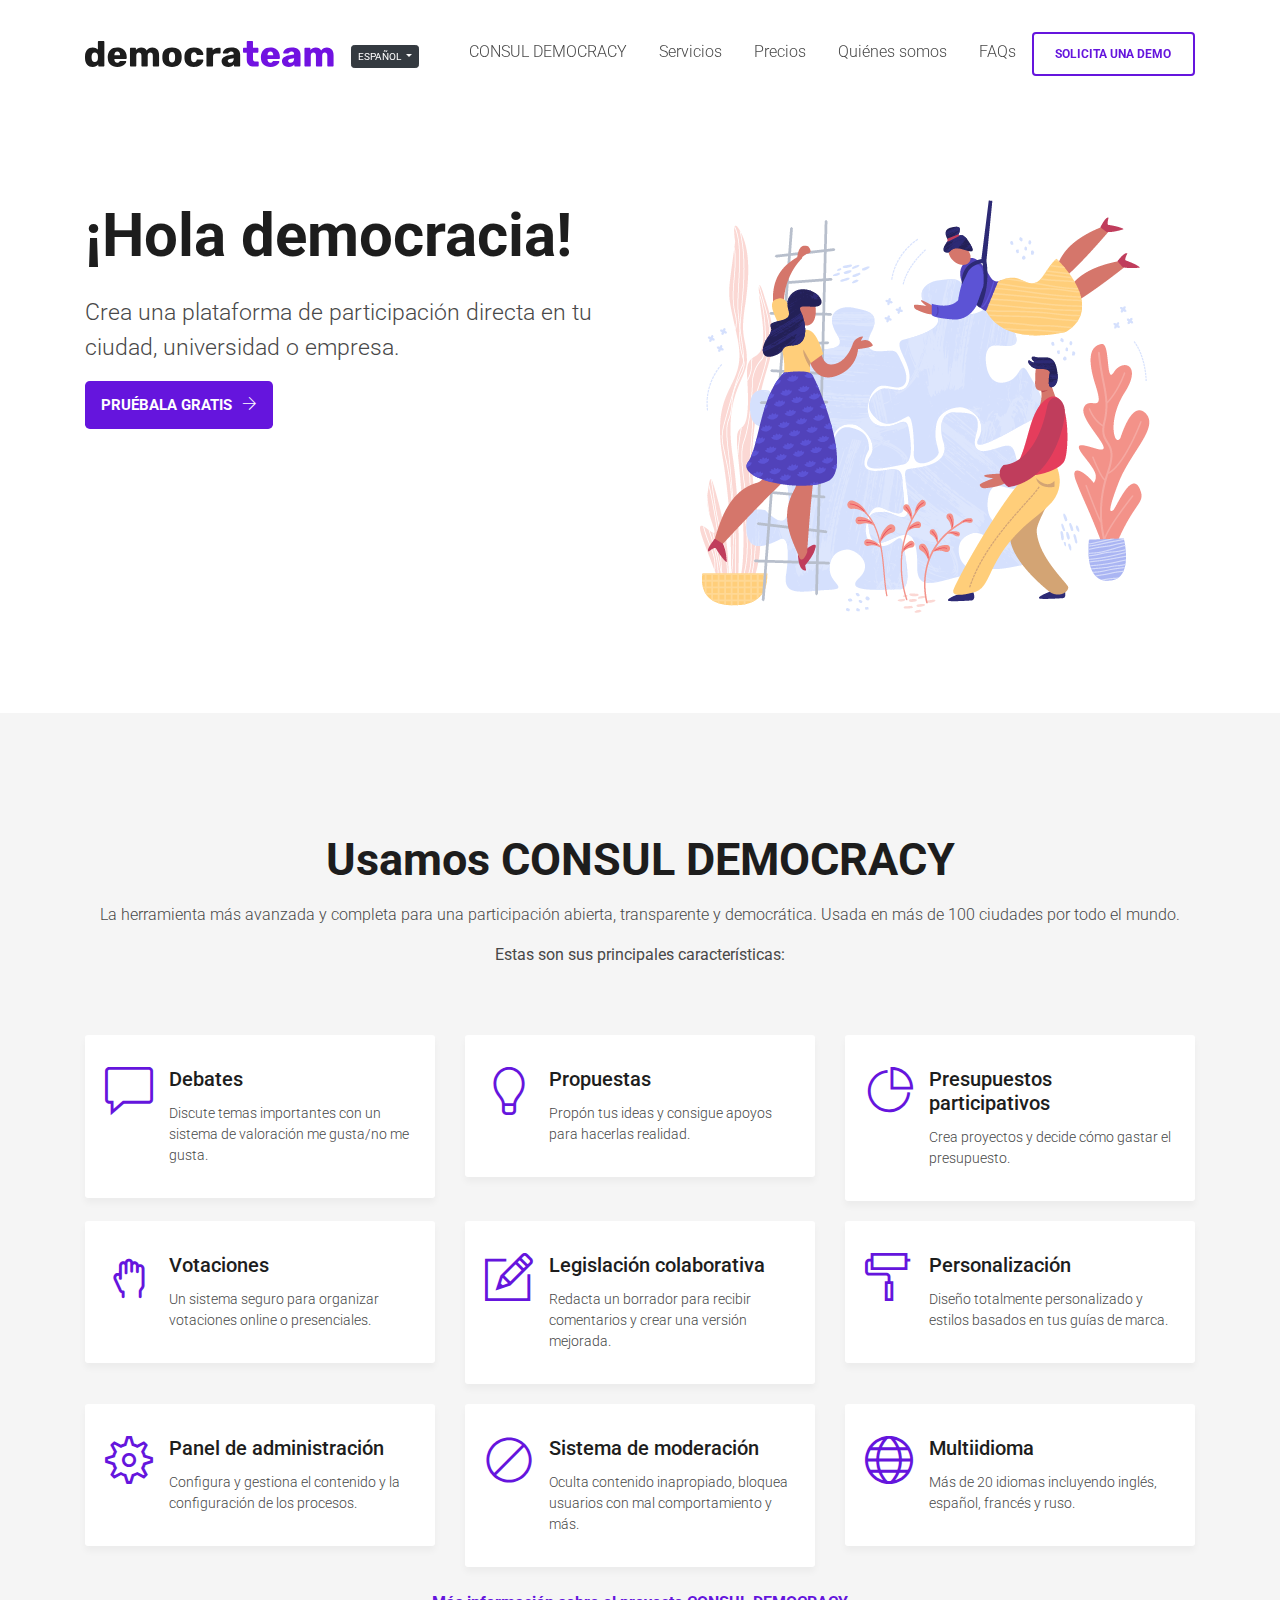
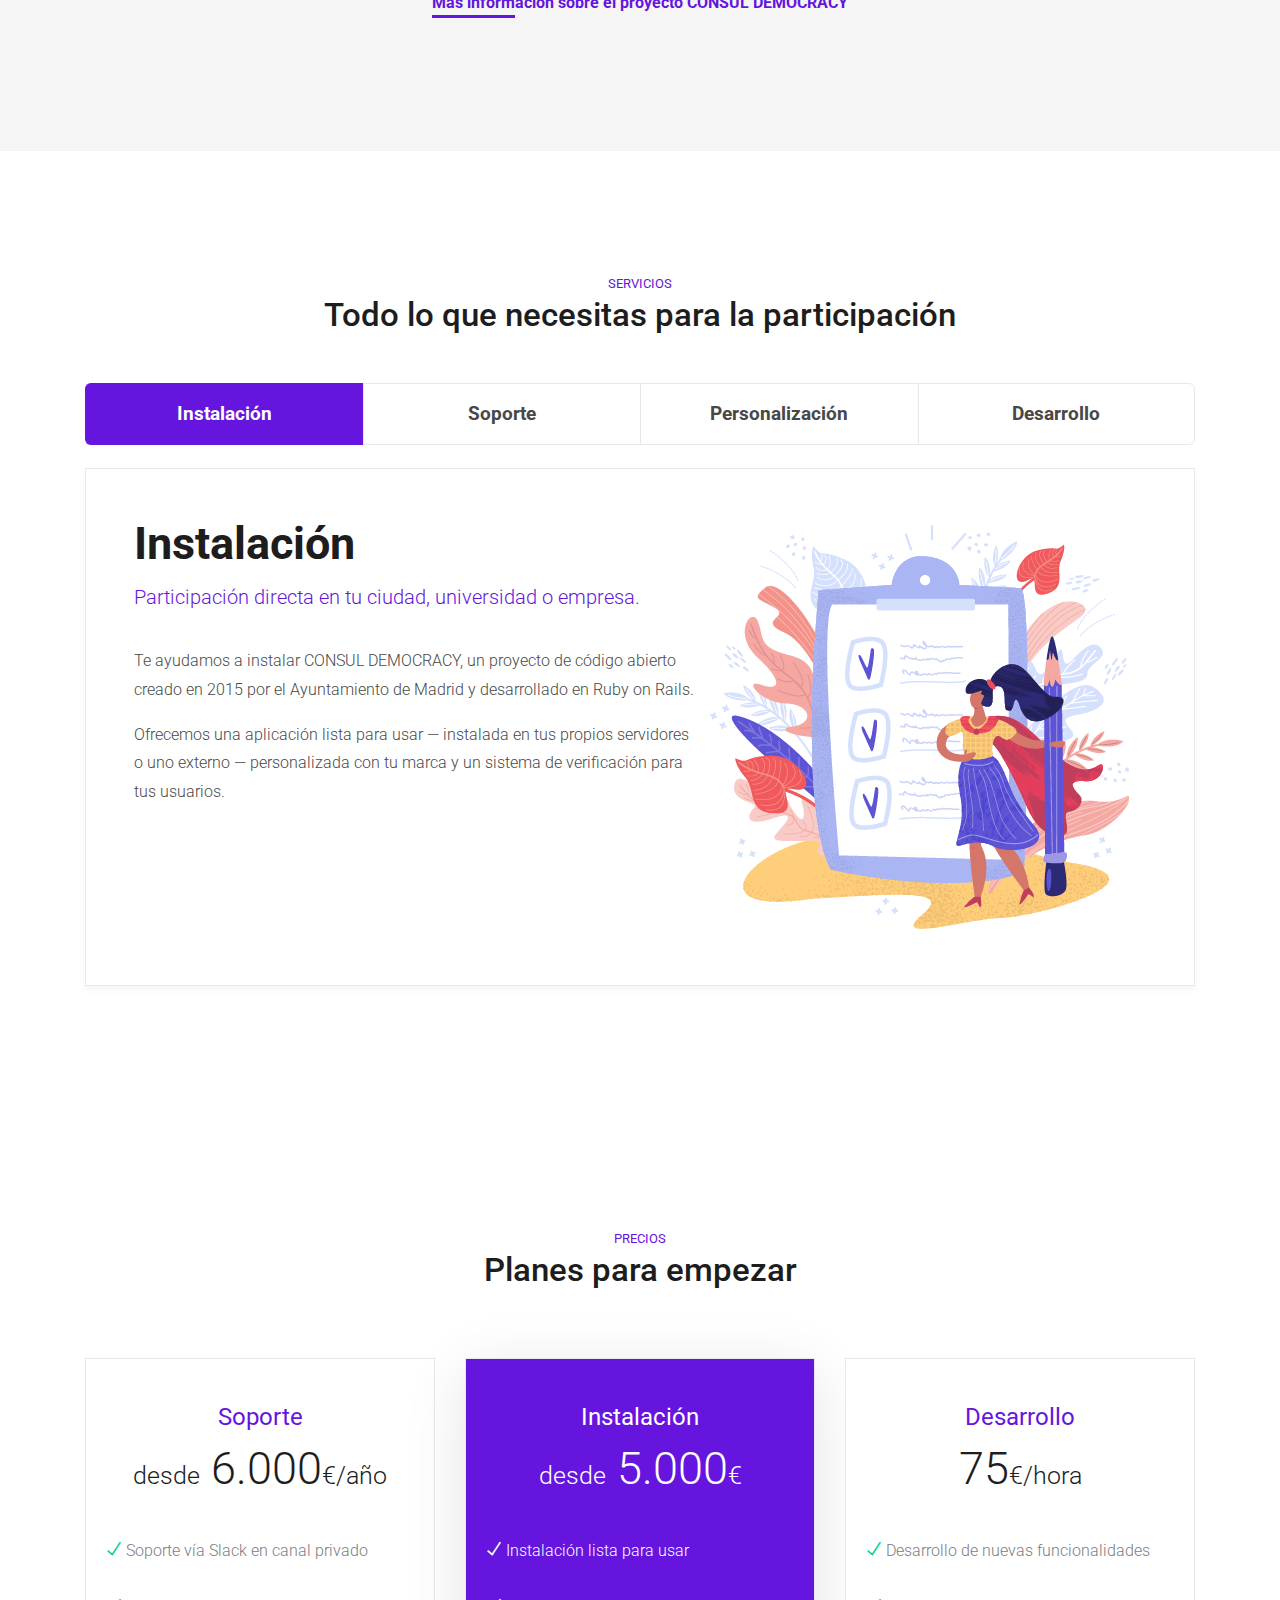
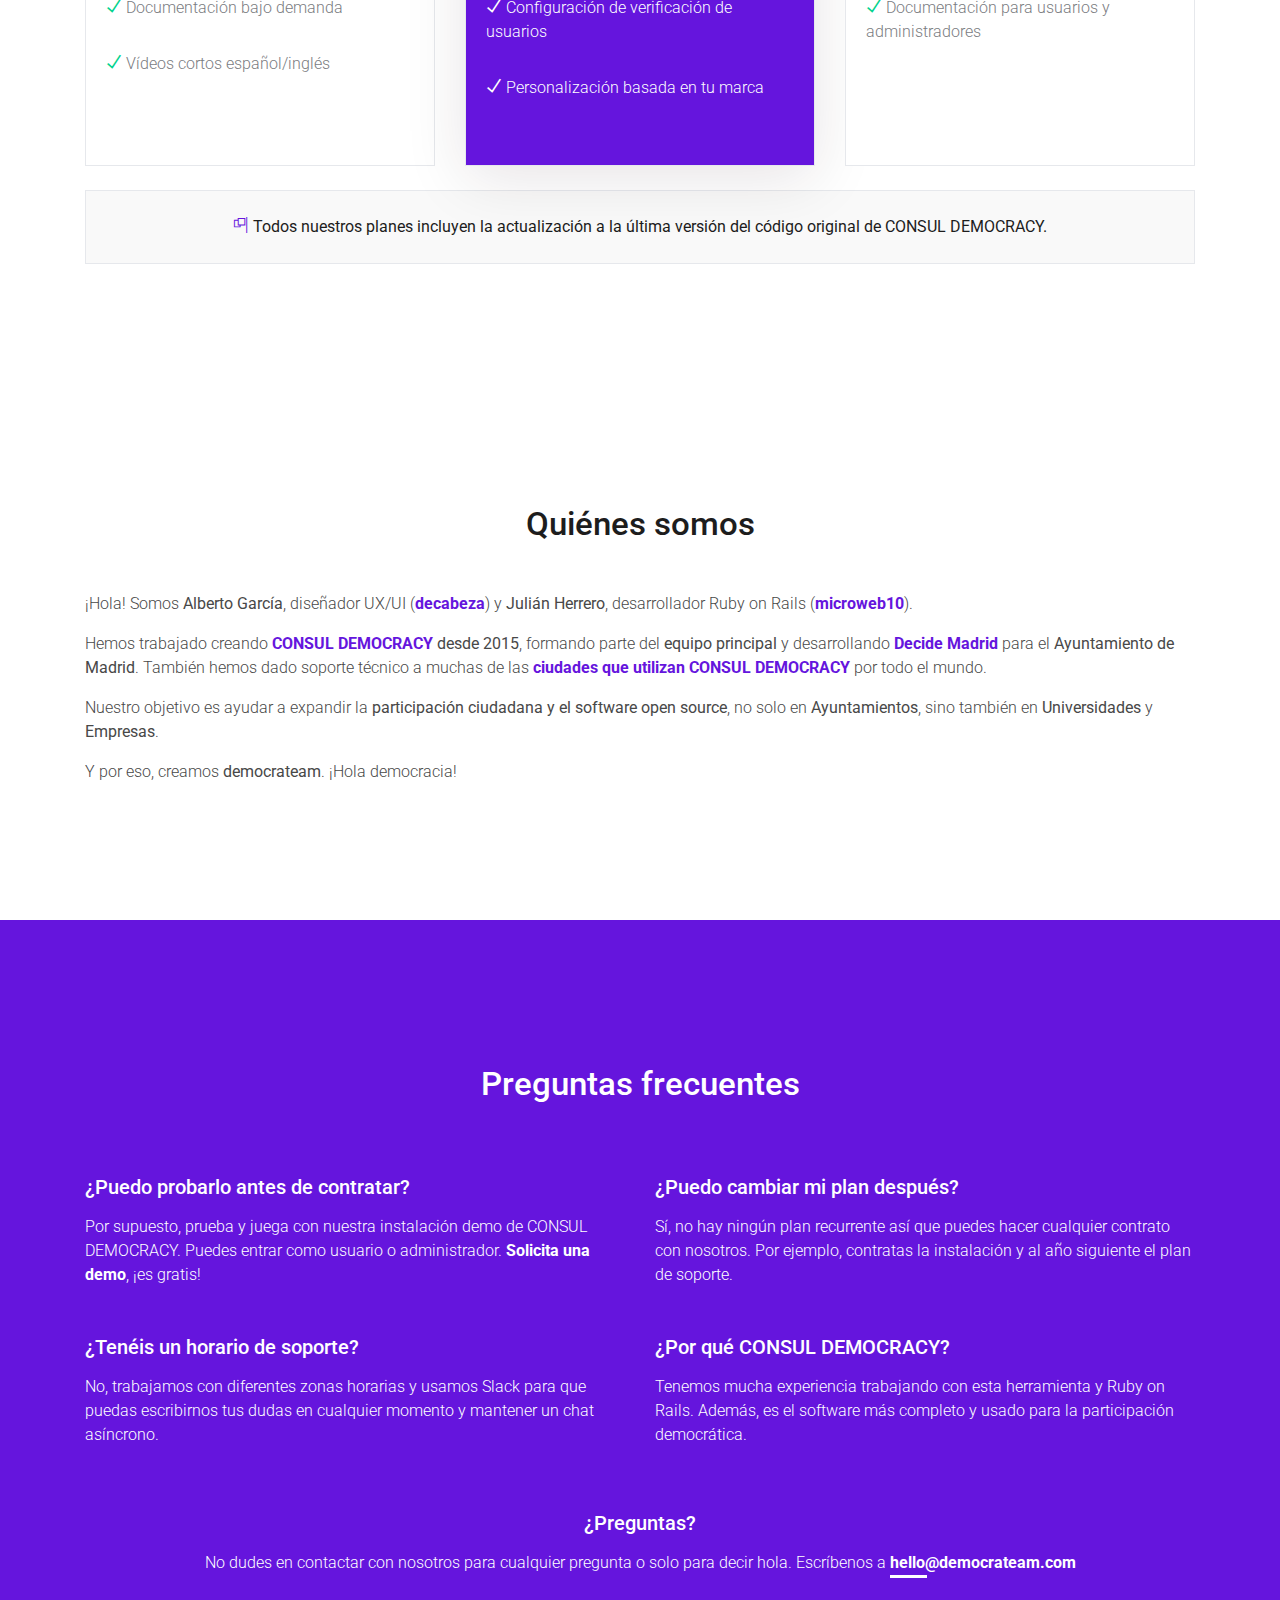
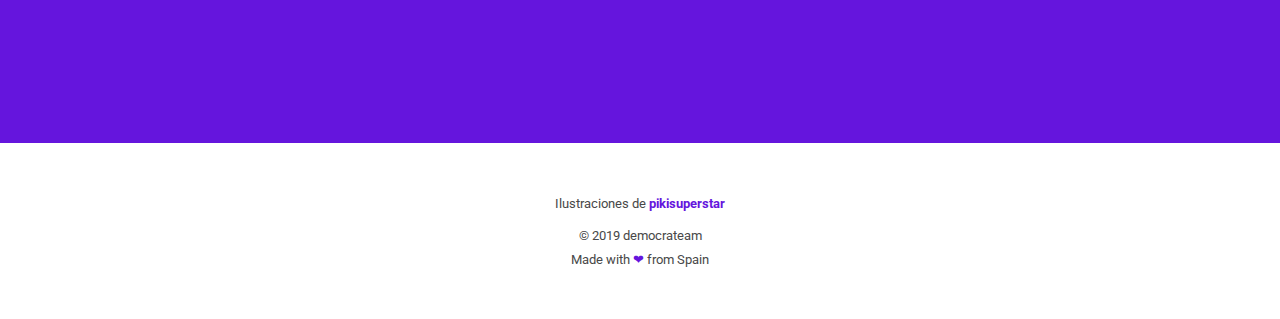
==== commit 0c44849b: "Update consul name and installation price" ====
--- a/es/index.html
+++ b/es/index.html
@@ -5,7 +5,7 @@
   <meta charset="utf-8">
   <meta name="viewport"    content="width=device-width, initial-scale=1, shrink-to-fit=no">
   <meta name="description" content="Crea una plataforma de participación directa en tu ciudad, universidad o empresa">
-  <meta name="keywords"    content="democracia, plataforma, participación directa, ciudad, organización, consul">
+  <meta name="keywords"    content="democracia, plataforma, participación directa, ciudad, organización, consul democracy">
 
   <link rel="shortcut icon" href="../favicon.ico" type="image/x-icon">
   <link rel="icon" href="../favicon.ico" type="image/x-icon">
@@ -49,7 +49,7 @@
 
             <div class="collapse navbar-collapse" id="navbar">
               <ul class="navbar-nav ml-auto">
-                <li class="nav-item"><a class="nav-link" href="#consul">Usamos CONSUL</a></li>
+                <li class="nav-item"><a class="nav-link" href="#consul">CONSUL DEMOCRACY</a></li>
                 <li class="nav-item"><a class="nav-link" href="#services">Servicios</a></li>
                 <li class="nav-item"><a class="nav-link" href="#pricing">Precios</a></li>
                 <li class="nav-item"><a class="nav-link" href="#about">Quiénes somos</a></li>
@@ -81,7 +81,7 @@
   <div class="section light-bg" id="consul">
     <div class="container">
       <div class="section-title">
-        <h2>Usamos CONSUL</h2>
+        <h2>Usamos CONSUL DEMOCRACY</h2>
         <p>La herramienta más avanzada y completa para una participación abierta, transparente y democrática. Usada en más de 100 ciudades por todo el mundo.</p>
         <p><strong>Estas son sus principales características:</strong></p>
       </div>
@@ -220,7 +220,7 @@
         <div class="col-12 text-center margin-top">
           <p>
             <a href="https://consulproject.org/es/" rel="no-follow" target="_blank" class="external">
-              Más información sobre el proyecto CONSUL
+              Más información sobre el proyecto CONSUL DEMOCRACY
             </a>
           </p>
         </div>
@@ -249,7 +249,7 @@
             <div class="mr-lg-3 text">
               <h2>Instalación</h2>
               <p class="lead">Participación directa en tu ciudad, universidad o empresa.</p>
-              <p>Te ayudamos a instalar CONSUL, un proyecto de código abierto creado en 2015 por el Ayuntamiento de Madrid y desarrollado en Ruby on Rails.</p>
+              <p>Te ayudamos a instalar CONSUL DEMOCRACY, un proyecto de código abierto creado en 2015 por el Ayuntamiento de Madrid y desarrollado en Ruby on Rails.</p>
               <p>Ofrecemos una aplicación lista para usar &mdash; instalada en tus propios servidores o uno externo &mdash; personalizada con tu marca y un sistema de verificación para tus usuarios.</p>
             </div>
             <img src="../images/services_installation.png" alt="" class="img-fluid align-self-start mr-lg-3 mb-3 mb-lg-0">
@@ -273,7 +273,7 @@
             <div class="mr-lg-3 text">
               <h2>Personalización</h2>
               <p class="lead">Tu marca, tu estilo.</p>
-              <p>CONSUL es totalmente personalizable, eso significa que puedes elegir tu logotipo, los colores principales, la tipografía y las imágenes basadas en tus guías de marca.</p>
+              <p>CONSUL DEMOCRACY es totalmente personalizable, eso significa que puedes elegir tu logotipo, los colores principales, la tipografía y las imágenes basadas en tus guías de marca.</p>
               <p>Cambia los enlaces del menú de navegación, incluye nuevas secciones, textos personalizados y añade todas las páginas que necesites.</p>
             </div>
             <img src="../images/services_customization.png" alt="" class="img-fluid align-self-start mr-lg-3 mb-3 mb-lg-0">
@@ -319,7 +319,7 @@
         <div class="card pricing popular">
           <div class="card-head">
             <span class="pricing-title">Instalación</span>
-            <span class="price"><sub>desde</sub> 10.000<sub>€</sub></span>
+            <span class="price"><sub>desde</sub> 5.000<sub>€</sub></span>
           </div>
 
           <ul class="list-group list-group-flush">
@@ -343,7 +343,7 @@
       </div>
 
       <div class="pricing-notes text-center">
-        <span class="ti-flag-alt-2"></span> Todos nuestros planes incluyen la actualización a la última versión del código original de CONSUL.
+        <span class="ti-flag-alt-2"></span> Todos nuestros planes incluyen la actualización a la última versión del código original de CONSUL DEMOCRACY.
       </div>
     </div>
   </div>
@@ -356,7 +356,7 @@
 
       <p>¡Hola! Somos <strong>Alberto García</strong>, diseñador UX/UI (<a href="https://github.com/decabeza" target="_blank">decabeza</a>) y <strong>Julián Herrero</strong>, desarrollador Ruby on Rails (<a href="https://github.com/microweb10" target="_blank">microweb10</a>).</p>
 
-      <p>Hemos trabajado creando <a href="https://github.com/consul/consul/" target="_blank">CONSUL</a> <strong>desde 2015</strong>, formando parte del <strong>equipo principal</strong> y desarrollando <a href="https://decide.madrid.es/" target="_blank">Decide Madrid</a> para el <strong>Ayuntamiento de Madrid</strong>. También hemos dado soporte técnico a muchas de las <a href="http://consulproject.org/es" target="_blank">ciudades que utilizan CONSUL</a> por todo el mundo.</p>
+      <p>Hemos trabajado creando <a href="https://github.com/consul/consul/" target="_blank">CONSUL DEMOCRACY</a> <strong>desde 2015</strong>, formando parte del <strong>equipo principal</strong> y desarrollando <a href="https://decide.madrid.es/" target="_blank">Decide Madrid</a> para el <strong>Ayuntamiento de Madrid</strong>. También hemos dado soporte técnico a muchas de las <a href="http://consulproject.org/es" target="_blank">ciudades que utilizan CONSUL DEMOCRACY</a> por todo el mundo.</p>
 
       <p>Nuestro objetivo es ayudar a expandir la <strong>participación ciudadana y el software open source</strong>, no solo en <strong>Ayuntamientos</strong>, sino también en <strong>Universidades</strong> y <strong>Empresas</strong>.</p>
 
@@ -374,7 +374,7 @@
       <div class="row pt-4">
         <div class="col-md-6">
           <h4 class="mb-3">¿Puedo probarlo antes de contratar?</h4>
-          <p class="light-font mb-5">Por supuesto, prueba y juega con nuestra instalación demo de CONSUL. Puedes entrar como usuario o administrador. <a class="faq" href="https://mailchi.mp/32bfe421e6b5/solicita-una-demo">Solicita una demo</a>, ¡es gratis!</p>
+          <p class="light-font mb-5">Por supuesto, prueba y juega con nuestra instalación demo de CONSUL DEMOCRACY. Puedes entrar como usuario o administrador. <a class="faq" href="https://mailchi.mp/32bfe421e6b5/solicita-una-demo">Solicita una demo</a>, ¡es gratis!</p>
 
           <h4 class="mb-3">¿Tenéis un horario de soporte?</h4>
           <p class="light-font mb-5">No, trabajamos con diferentes zonas horarias y usamos Slack para que puedas escribirnos tus dudas en cualquier momento y mantener un chat asíncrono.</p>
@@ -383,7 +383,7 @@
           <h4 class="mb-3">¿Puedo cambiar mi plan después?</h4>
           <p class="light-font mb-5">Sí, no hay ningún plan recurrente así que puedes hacer cualquier contrato con nosotros. Por ejemplo, contratas la instalación y al año siguiente el plan de soporte.</p>
 
-          <h4 class="mb-3">¿Por qué CONSUL?</h4>
+          <h4 class="mb-3">¿Por qué CONSUL DEMOCRACY?</h4>
           <p class="light-font mb-5">Tenemos mucha experiencia trabajando con esta herramienta y Ruby on Rails. Además, es el software más completo y usado para la participación democrática.</p>
         </div>
 
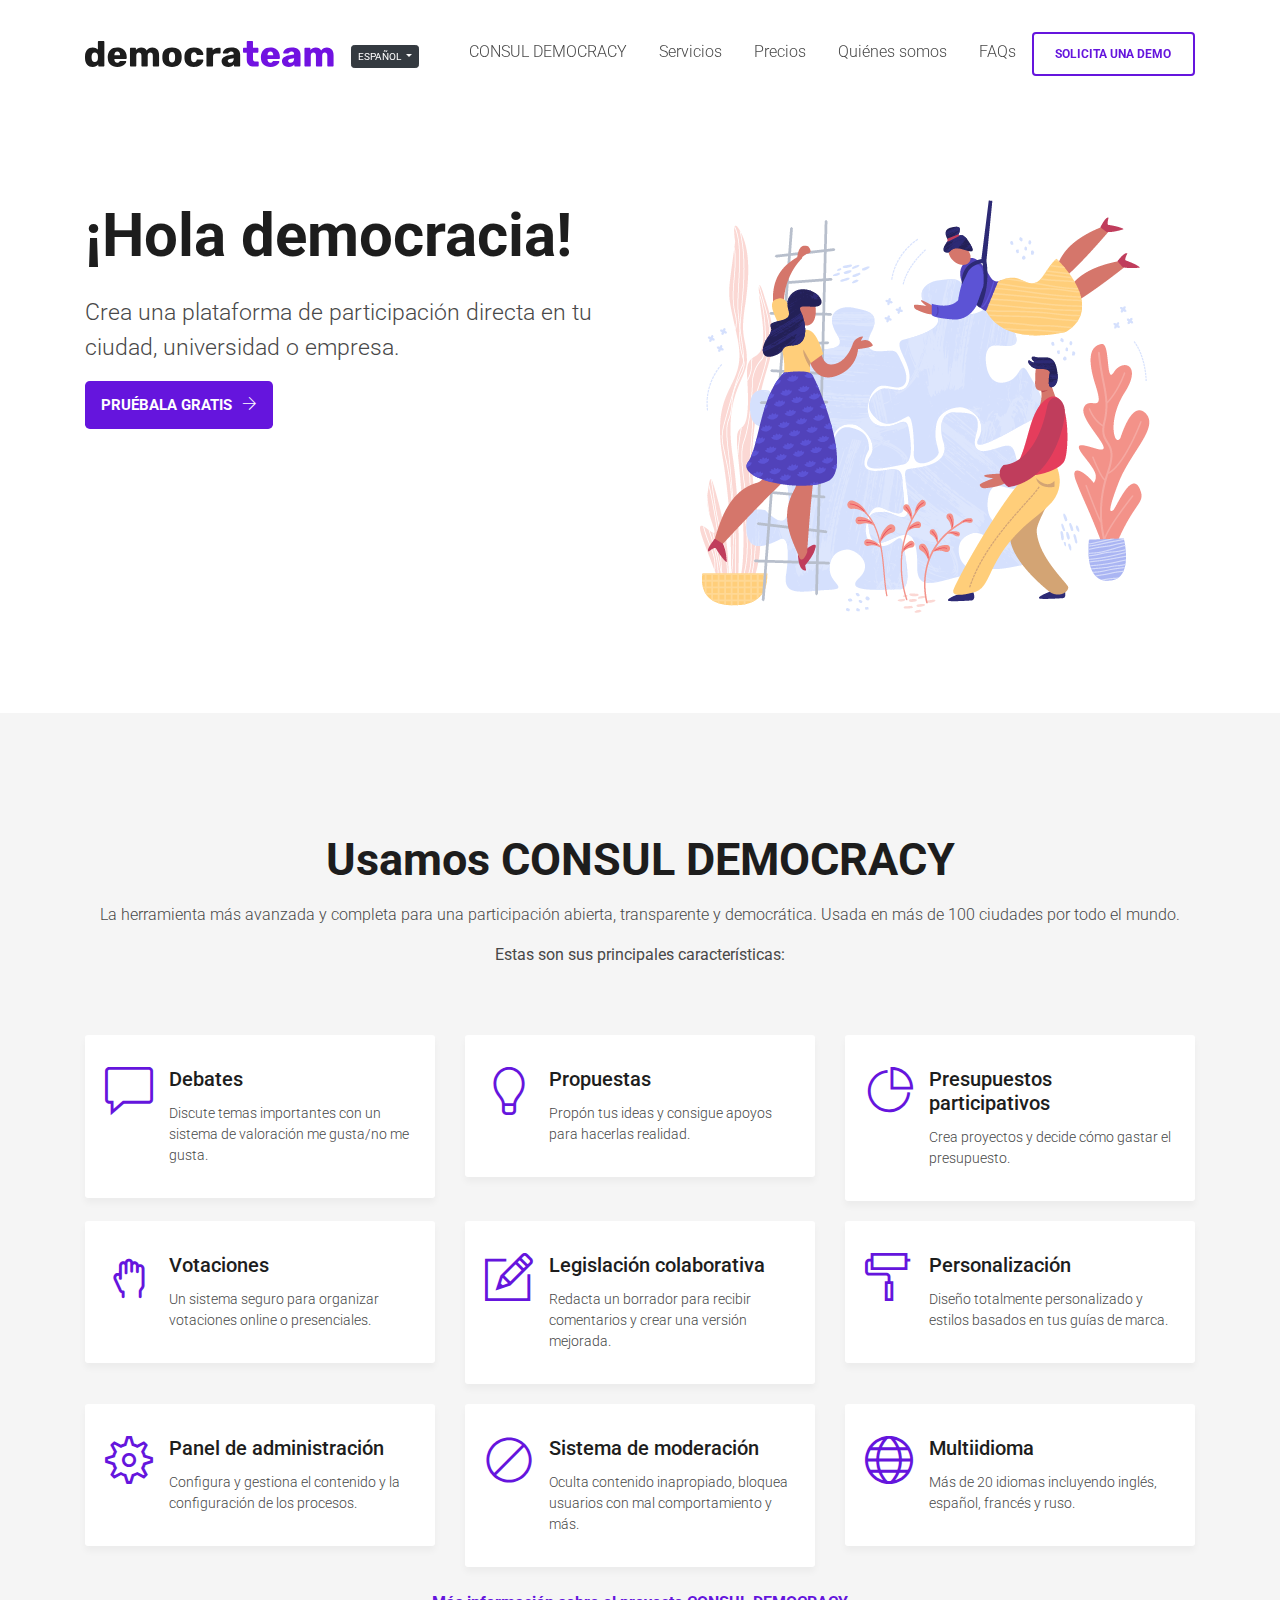
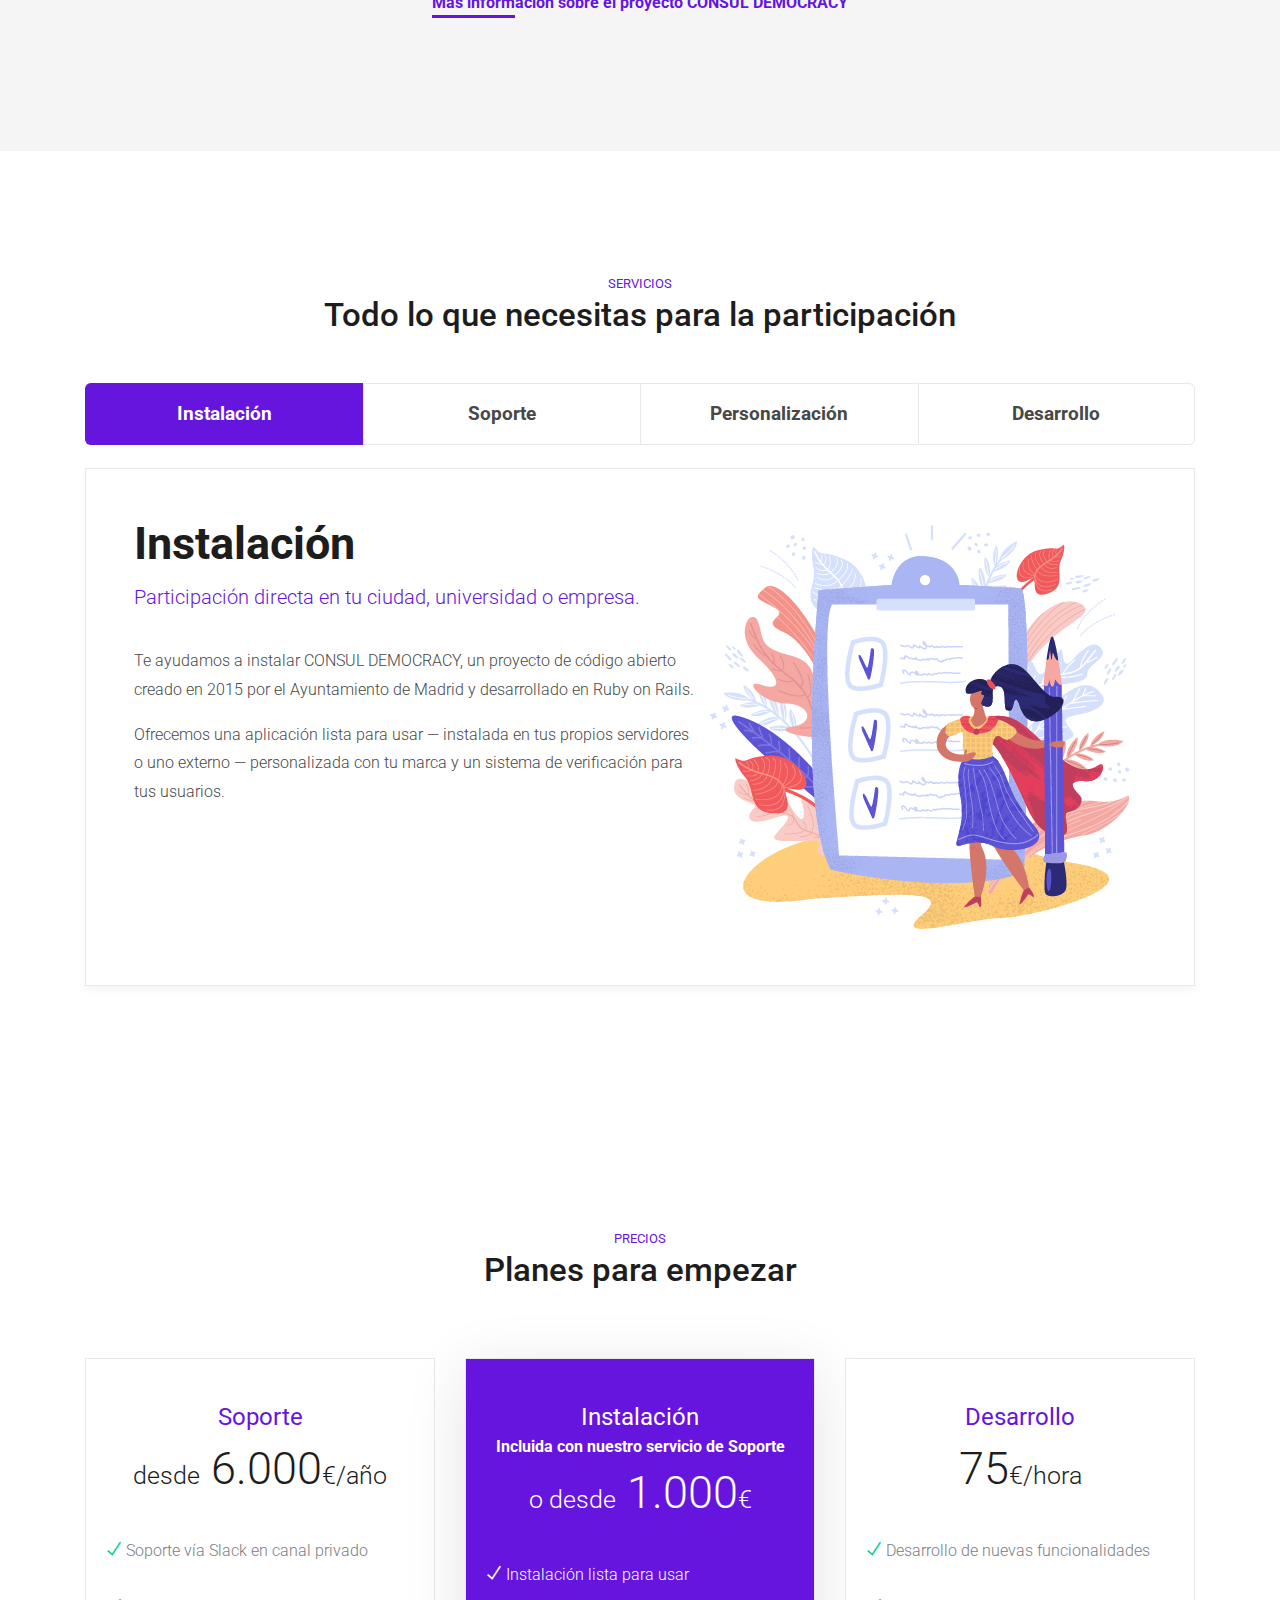
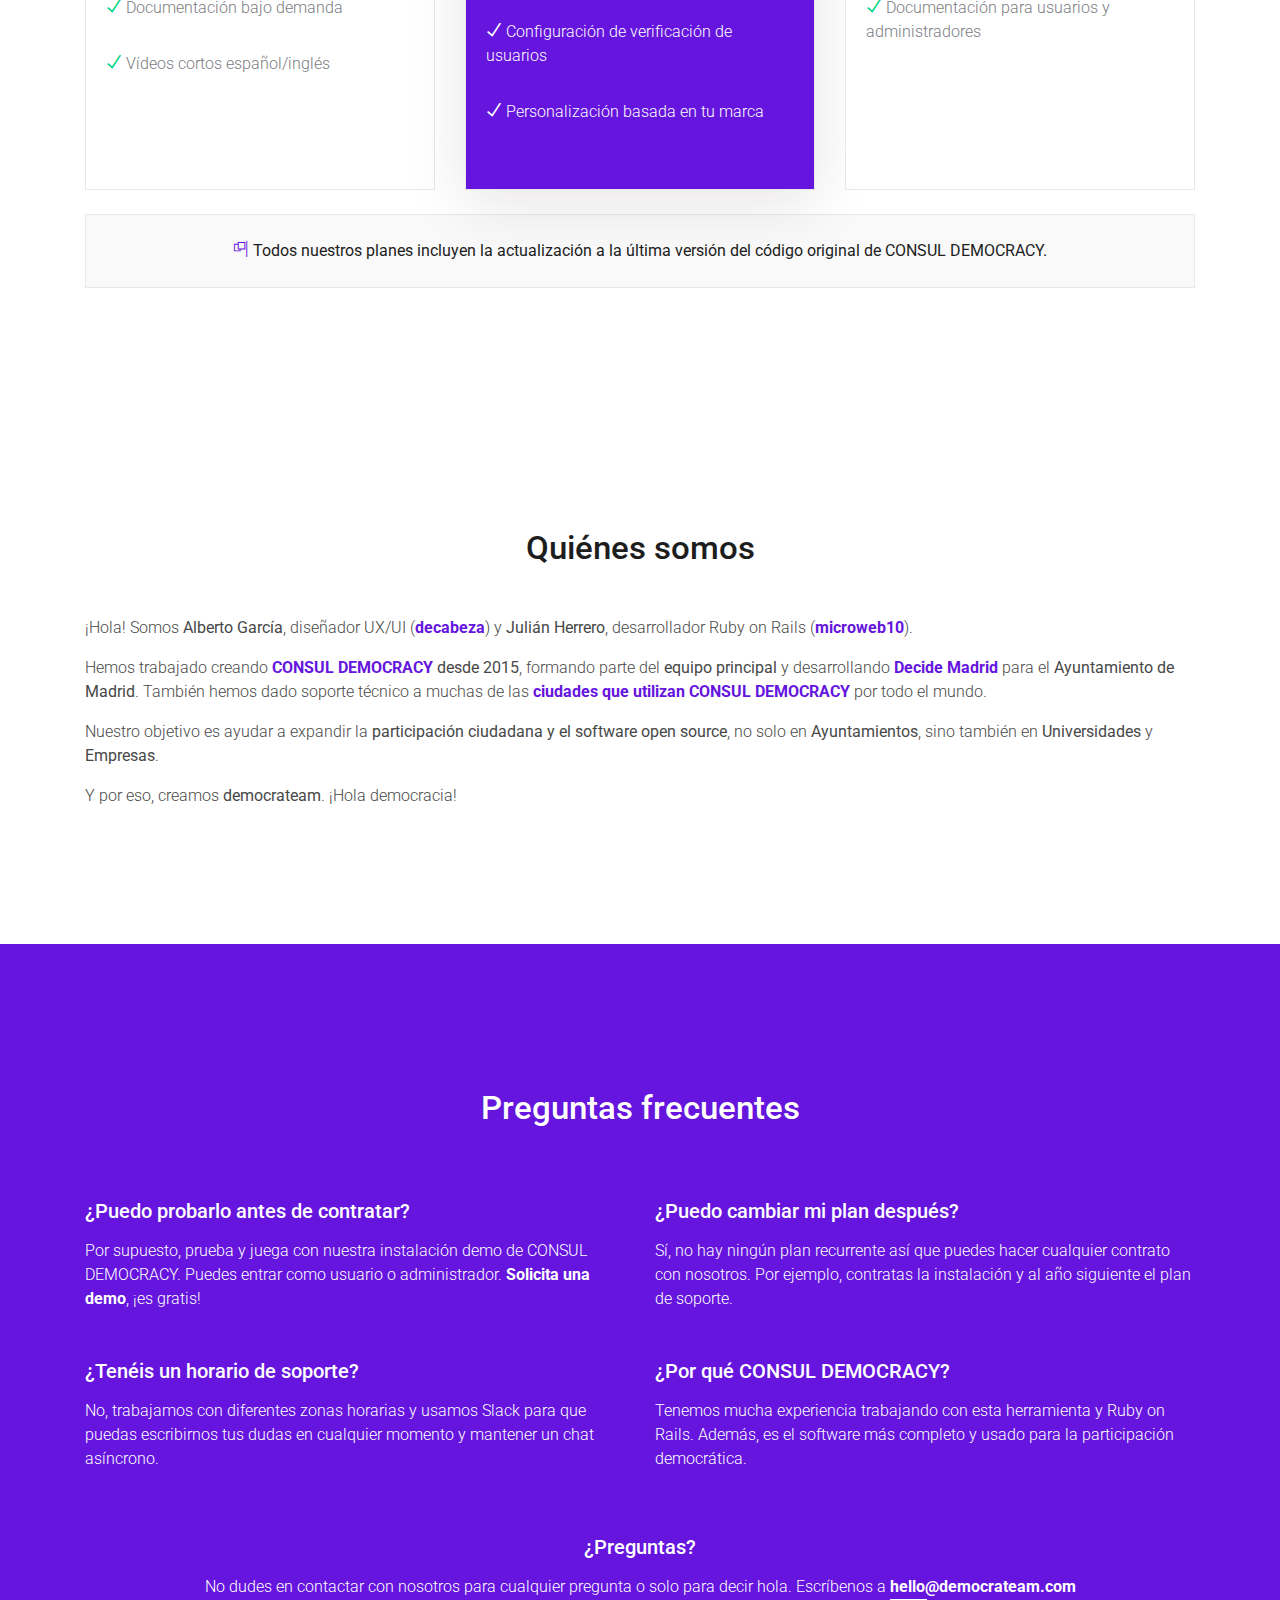
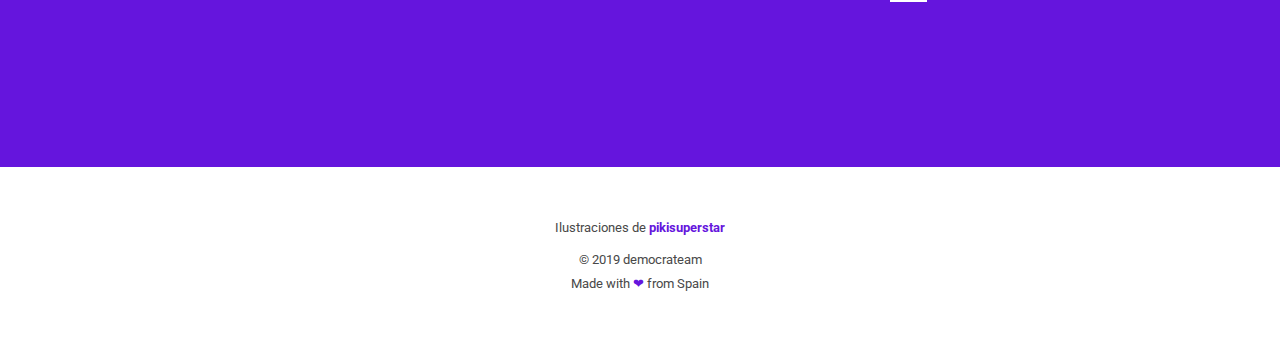
==== commit 16762162: "Update installation price" ====
--- a/es/index.html
+++ b/es/index.html
@@ -319,7 +319,8 @@
         <div class="card pricing popular">
           <div class="card-head">
             <span class="pricing-title">Instalación</span>
-            <span class="price"><sub>desde</sub> 5.000<sub>€</sub></span>
+            <br><strong>Incluida con nuestro servicio de Soporte</strong>
+            <span class="price"><sub>o desde</sub> 1.000<sub>€</sub></span>
           </div>
 
           <ul class="list-group list-group-flush">
